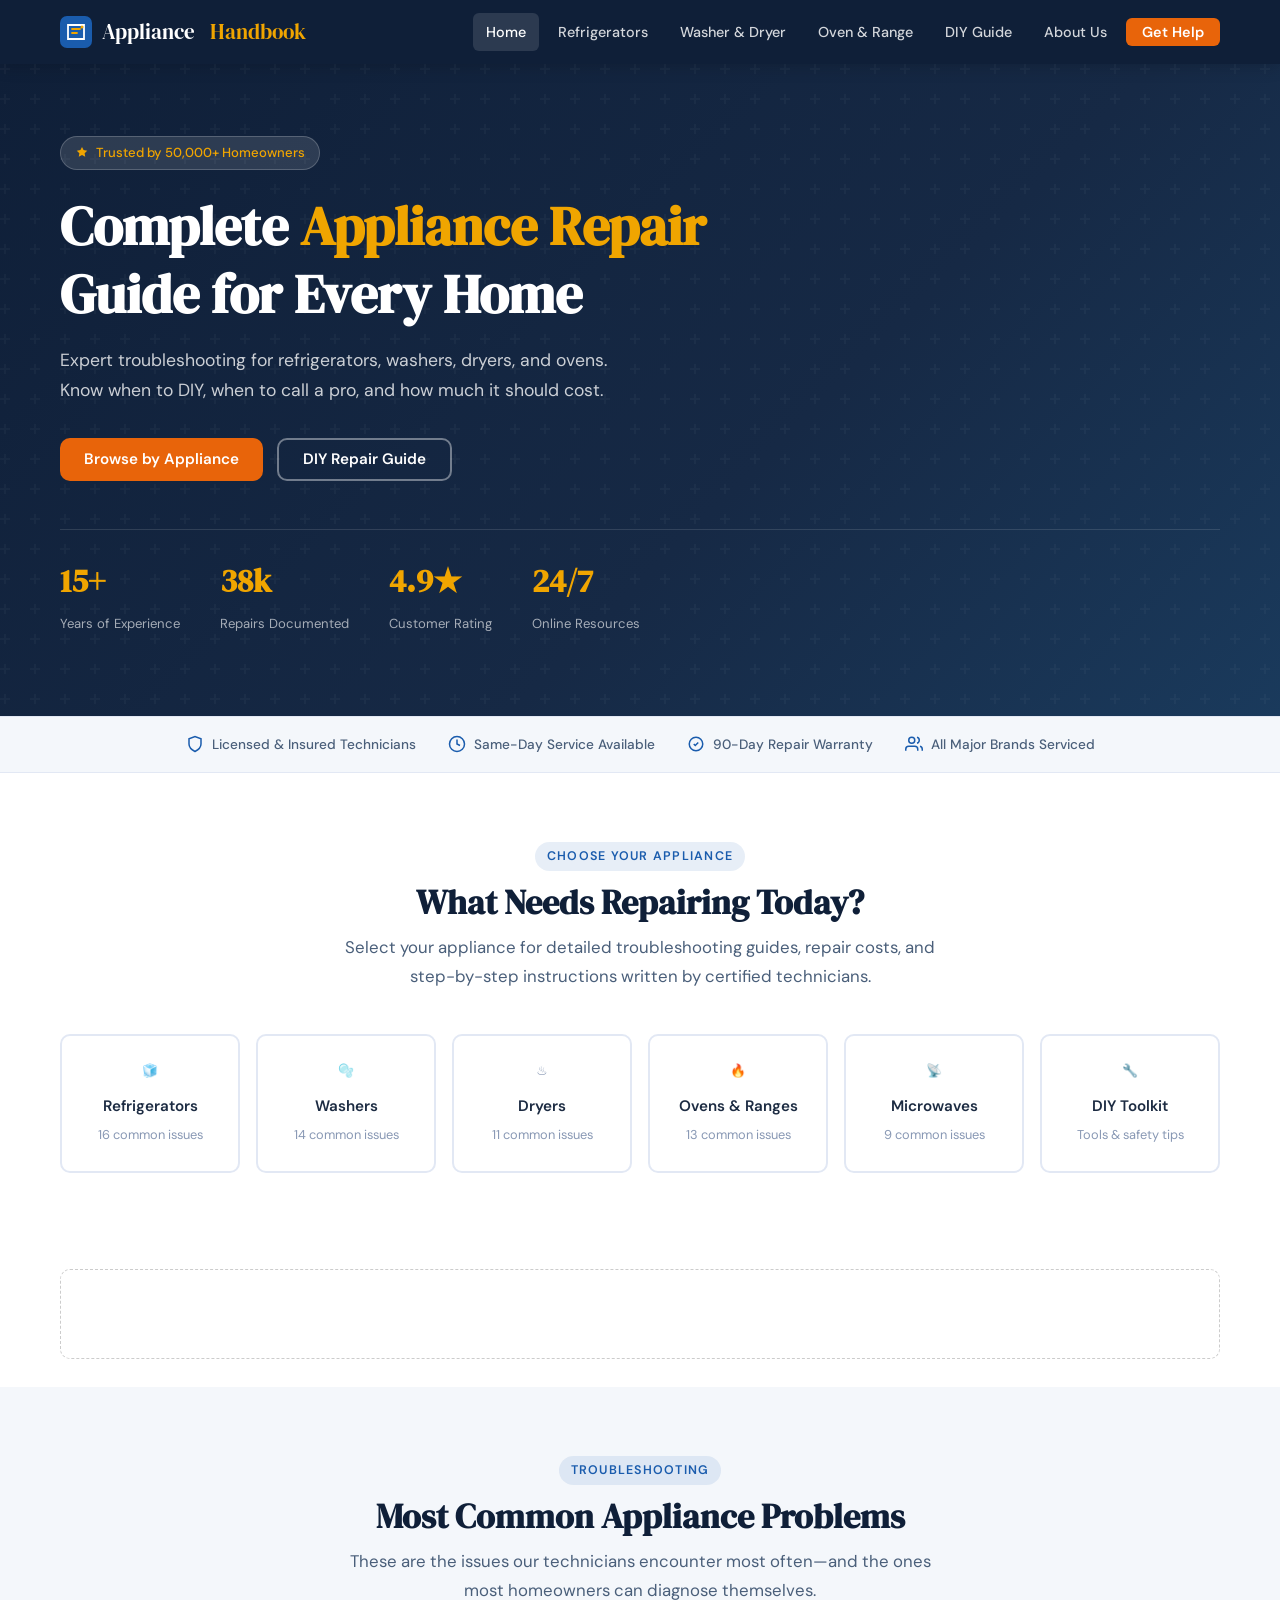
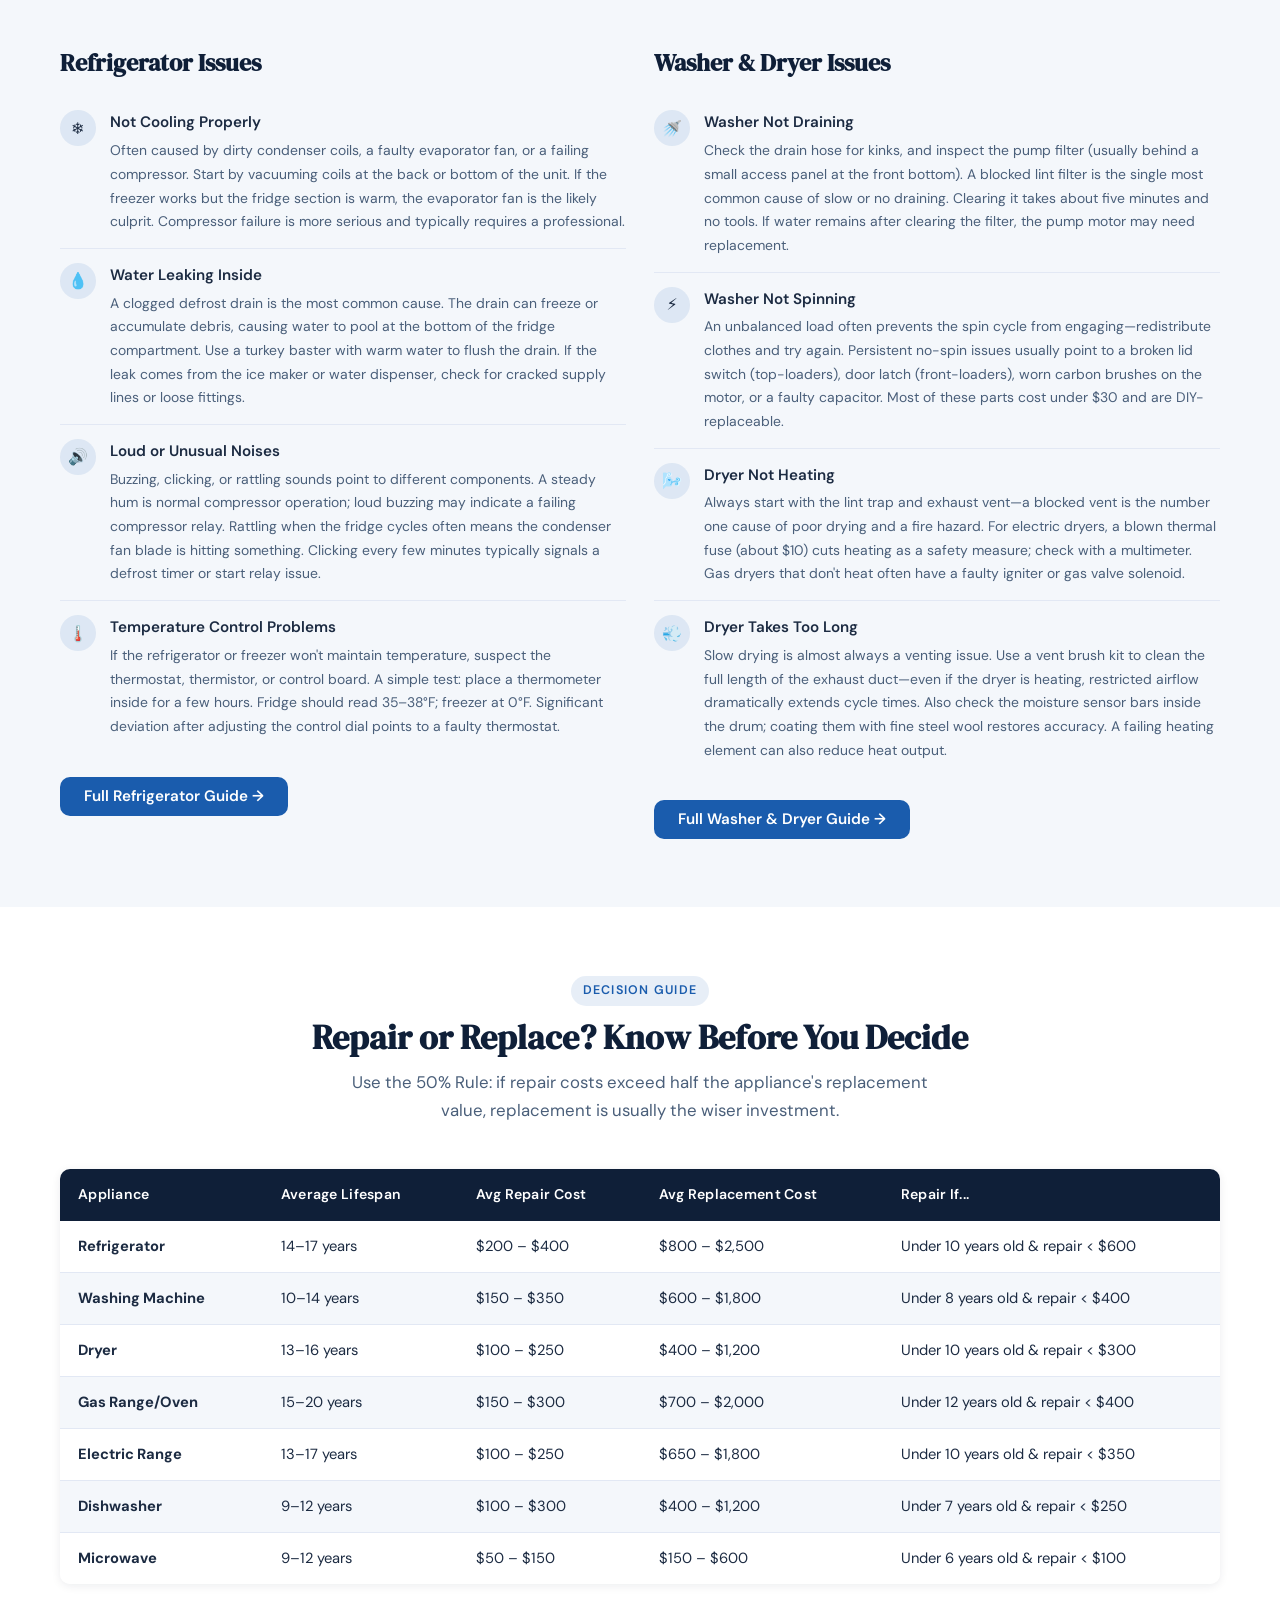
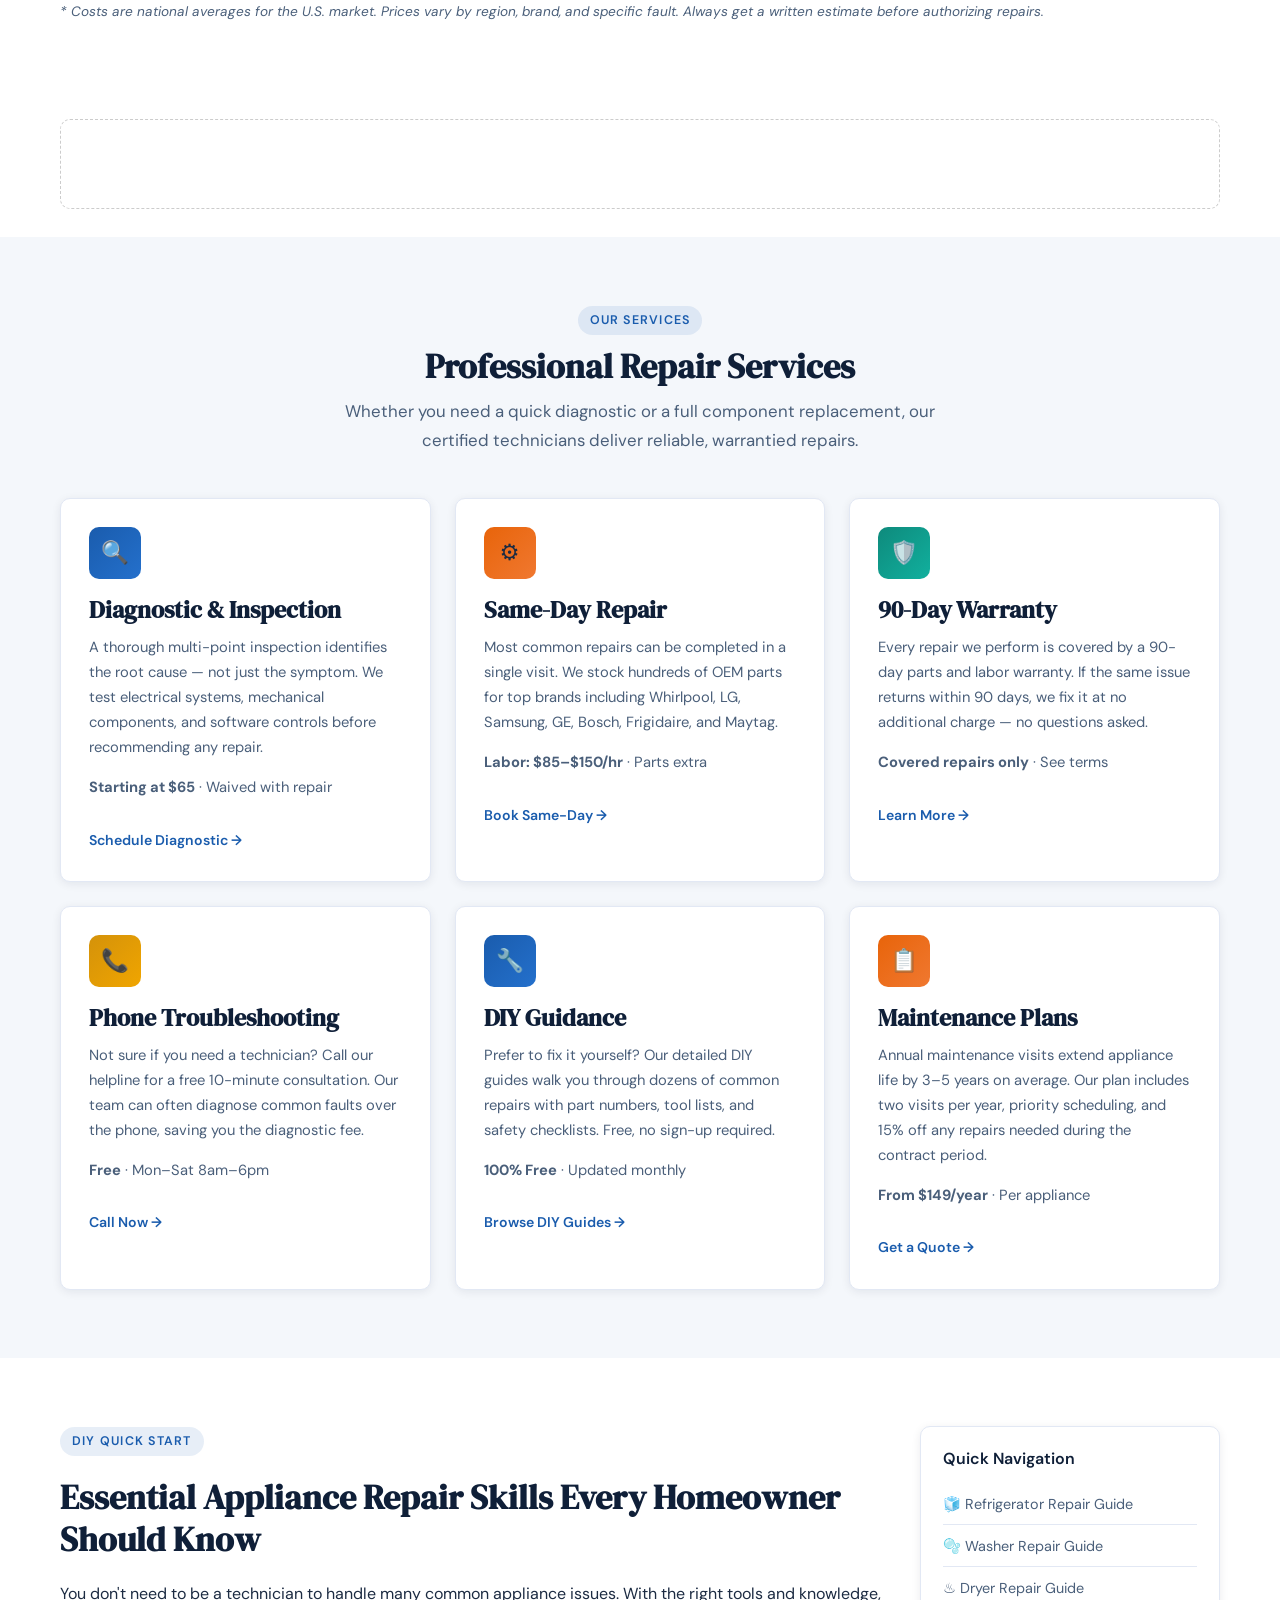
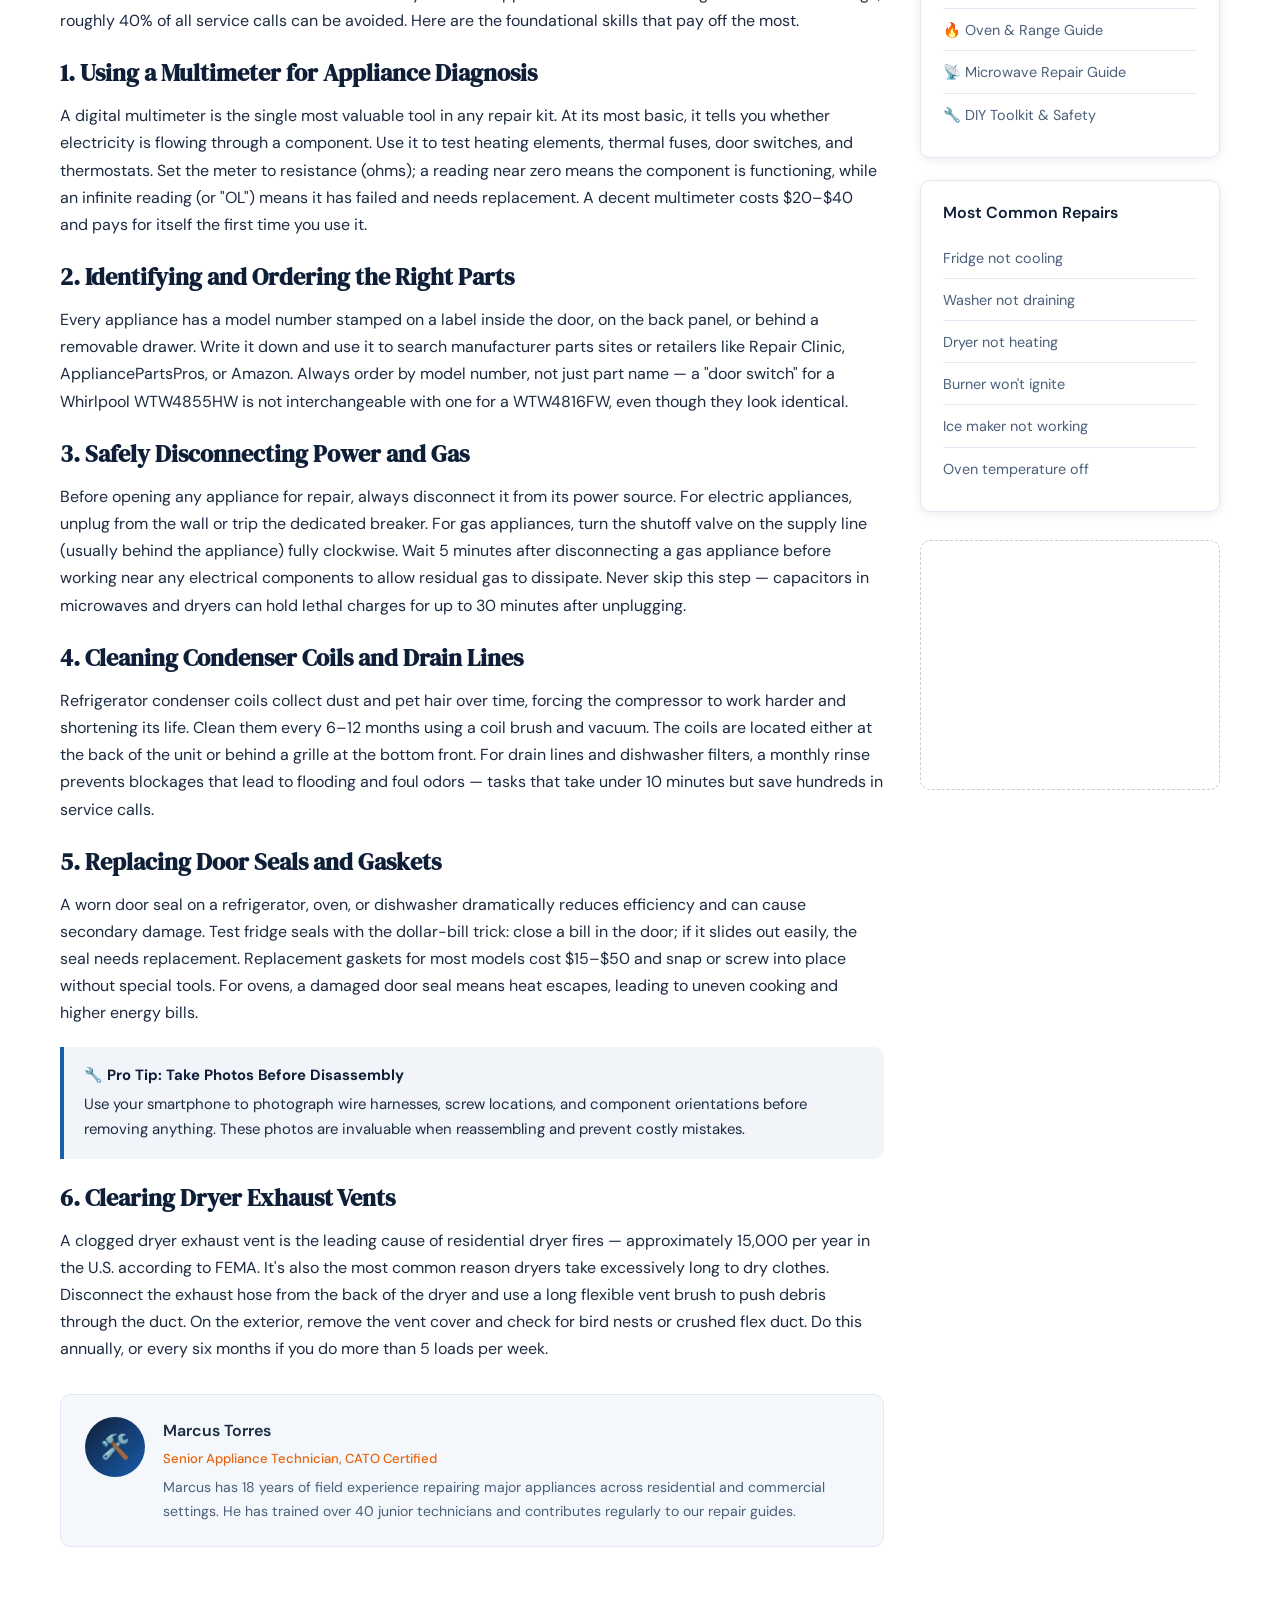
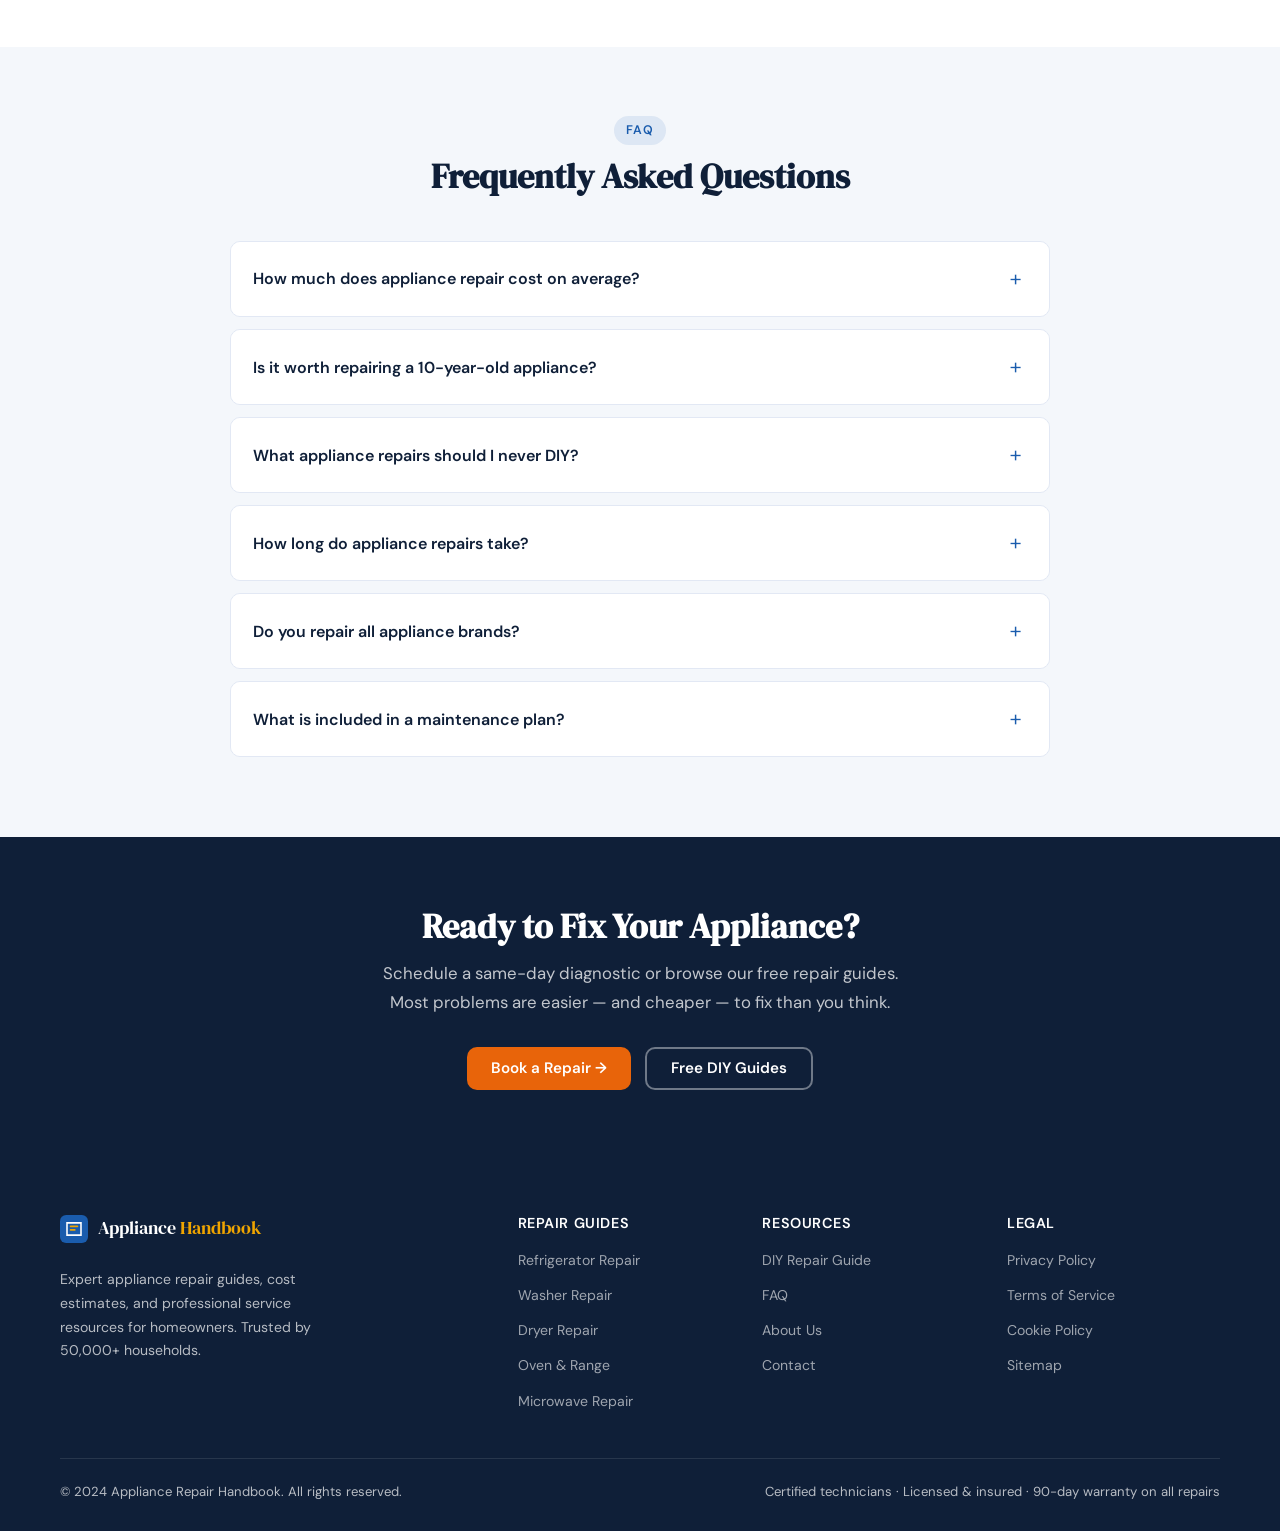
==== index.html @ be1a4318 "Add files via upload" ====
<!DOCTYPE html>
<html lang="en">
<head>
  <meta charset="UTF-8">
  <meta name="viewport" content="width=device-width, initial-scale=1.0">
  <title>Appliance Repair Guide: Fridge, Washer, Dryer, Oven | Appliance Repair Handbook</title>
  <meta name="description" content="Comprehensive appliance repair guide covering refrigerators, washers, dryers, and ovens. Expert DIY tips, cost estimates, and when to call a professional technician.">
  <meta name="keywords" content="appliance repair, washer repair near me, refrigerator repair, dryer repair, oven repair, DIY appliance fix">
  <meta name="robots" content="index, follow">
  <link rel="canonical" href="https://appliancerepairhandbook.com/index.html">
  <link rel="stylesheet" href="css/style.css">
  <!-- Google Analytics placeholder -->
  <!-- GA4: replace UA-XXXXXXXX with your measurement ID -->
  <!-- <script async src="https://www.googletagmanager.com/gtag/js?id=G-XXXXXXXX"></script> -->
  <style>
    .fade-in { opacity:0; transform:translateY(18px); transition:opacity .5s ease, transform .5s ease; }
    .fade-in.visible { opacity:1; transform:none; }
    #back-to-top { position:fixed; bottom:28px; right:24px; z-index:999; background:var(--navy); color:#fff; border:none; border-radius:50%; width:44px; height:44px; cursor:pointer; font-size:1.2rem; display:flex; align-items:center; justify-content:center; opacity:0; pointer-events:none; transition:opacity .3s; box-shadow:var(--shadow); }
    #back-to-top:hover { background:var(--blue); }
  </style>
  <script type="application/ld+json">
  {
    "@context": "https://schema.org",
    "@type": "FAQPage",
    "mainEntity": [
      {
        "@type": "Question",
        "name": "How much does appliance repair cost on average?",
        "acceptedAnswer": {
          "@type": "Answer",
          "text": "Appliance repair costs vary by appliance type and issue severity. Refrigerator repairs average $200–$400, washer repairs $150–$350, dryer repairs $100–$250, and oven/range repairs $150–$300. Labor typically runs $75–$150 per hour."
        }
      },
      {
        "@type": "Question",
        "name": "Is it worth repairing an old appliance?",
        "acceptedAnswer": {
          "@type": "Answer",
          "text": "A general rule is: if the repair cost exceeds 50% of the appliance's current replacement value, consider replacing it. Also factor in the appliance's age—most appliances last 10–15 years, so older units may not justify major repairs."
        }
      },
      {
        "@type": "Question",
        "name": "Can I repair appliances myself?",
        "acceptedAnswer": {
          "@type": "Answer",
          "text": "Many appliance repairs are DIY-friendly, such as replacing door seals, filters, belts, and igniters. However, repairs involving gas lines, refrigerant systems, or high-voltage electrical components should always be handled by a certified technician."
        }
      }
    ]
  }
  </script>
</head>
<body>

<!-- NAVBAR -->
<nav class="navbar" role="navigation" aria-label="Main navigation">
  <div class="navbar__inner">
    <a href="index.html" class="navbar__logo" aria-label="Appliance Repair Handbook Home">
      <svg viewBox="0 0 32 32" fill="none" xmlns="http://www.w3.org/2000/svg" aria-hidden="true">
        <rect width="32" height="32" rx="7" fill="#1a5cad"/>
        <path d="M8 9h16v14H8z" stroke="#fff" stroke-width="1.8" fill="none" rx="2"/>
        <path d="M12 13h8M12 17h5" stroke="#f0a500" stroke-width="1.8" stroke-linecap="round"/>
        <circle cx="22" cy="11" r="1.5" fill="#f0a500"/>
      </svg>
      Appliance<span>&nbsp;Handbook</span>
    </a>
    <button class="nav-toggle" aria-label="Toggle navigation" aria-expanded="false">
      <span></span><span></span><span></span>
    </button>
    <div class="navbar__nav">
      <a href="index.html">Home</a>
      <a href="fridge.html">Refrigerators</a>
      <a href="washer-dryer.html">Washer &amp; Dryer</a>
      <a href="oven.html">Oven &amp; Range</a>
      <a href="diy-guide.html">DIY Guide</a>
      <a href="about.html">About Us</a>
      <a href="about.html#contact" class="btn btn--sm navbar__cta">Get Help</a>
    </div>
  </div>
</nav>

<!-- HERO -->
<header class="hero" role="banner">
  <div class="hero__inner">
    <div class="hero__badge">
      <svg width="14" height="14" viewBox="0 0 16 16" fill="currentColor" aria-hidden="true"><path d="M8 1l1.8 3.6L14 5.3l-3 2.9.7 4.1L8 10.2l-3.7 2.1.7-4.1-3-2.9 4.2-.7z"/></svg>
      Trusted by 50,000+ Homeowners
    </div>
    <h1 class="hero__title">
      Complete <em>Appliance Repair</em><br>Guide for Every Home
    </h1>
    <p class="hero__sub">Expert troubleshooting for refrigerators, washers, dryers, and ovens. Know when to DIY, when to call a pro, and how much it should cost.</p>
    <div class="hero__ctas">
      <a href="#appliances" class="btn btn--primary">Browse by Appliance</a>
      <a href="diy-guide.html" class="btn btn--outline">DIY Repair Guide</a>
    </div>
    <div class="hero__stats">
      <div class="hero__stat"><strong>15+</strong><span>Years of Experience</span></div>
      <div class="hero__stat"><strong>38k</strong><span>Repairs Documented</span></div>
      <div class="hero__stat"><strong>4.9★</strong><span>Customer Rating</span></div>
      <div class="hero__stat"><strong>24/7</strong><span>Online Resources</span></div>
    </div>
  </div>
</header>

<!-- TRUST BAR -->
<div class="trust-bar" role="complementary" aria-label="Trust indicators">
  <div class="trust-bar__inner">
    <div class="trust-item">
      <svg width="18" height="18" viewBox="0 0 24 24" fill="none" stroke="currentColor" stroke-width="2" aria-hidden="true"><path d="M12 22s8-4 8-10V5l-8-3-8 3v7c0 6 8 10 8 10z"/></svg>
      Licensed &amp; Insured Technicians
    </div>
    <div class="trust-item">
      <svg width="18" height="18" viewBox="0 0 24 24" fill="none" stroke="currentColor" stroke-width="2" aria-hidden="true"><circle cx="12" cy="12" r="10"/><path d="M12 6v6l4 2"/></svg>
      Same-Day Service Available
    </div>
    <div class="trust-item">
      <svg width="18" height="18" viewBox="0 0 24 24" fill="none" stroke="currentColor" stroke-width="2" aria-hidden="true"><path d="M9 12l2 2 4-4m6 2a9 9 0 11-18 0 9 9 0 0118 0z"/></svg>
      90-Day Repair Warranty
    </div>
    <div class="trust-item">
      <svg width="18" height="18" viewBox="0 0 24 24" fill="none" stroke="currentColor" stroke-width="2" aria-hidden="true"><path d="M17 21v-2a4 4 0 00-4-4H5a4 4 0 00-4 4v2"/><circle cx="9" cy="7" r="4"/><path d="M23 21v-2a4 4 0 00-3-3.87"/><path d="M16 3.13a4 4 0 010 7.75"/></svg>
      All Major Brands Serviced
    </div>
  </div>
</div>

<!-- APPLIANCE NAVIGATION -->
<section class="section" id="appliances" aria-labelledby="appliances-heading">
  <div class="container">
    <div class="section__header">
      <span class="section__eyebrow">Choose Your Appliance</span>
      <h2 id="appliances-heading">What Needs Repairing Today?</h2>
      <p>Select your appliance for detailed troubleshooting guides, repair costs, and step-by-step instructions written by certified technicians.</p>
    </div>
    <nav class="appliance-nav" aria-label="Appliance categories">
      <a href="fridge.html" class="app-card">
        <span class="app-card__icon" role="img" aria-label="Refrigerator">🧊</span>
        <strong>Refrigerators</strong>
        <span>16 common issues</span>
      </a>
      <a href="washer-dryer.html" class="app-card">
        <span class="app-card__icon" role="img" aria-label="Washing machine">🫧</span>
        <strong>Washers</strong>
        <span>14 common issues</span>
      </a>
      <a href="washer-dryer.html#dryer" class="app-card">
        <span class="app-card__icon" role="img" aria-label="Dryer">♨️</span>
        <strong>Dryers</strong>
        <span>11 common issues</span>
      </a>
      <a href="oven.html" class="app-card">
        <span class="app-card__icon" role="img" aria-label="Oven">🔥</span>
        <strong>Ovens &amp; Ranges</strong>
        <span>13 common issues</span>
      </a>
      <a href="oven.html#microwave" class="app-card">
        <span class="app-card__icon" role="img" aria-label="Microwave">📡</span>
        <strong>Microwaves</strong>
        <span>9 common issues</span>
      </a>
      <a href="diy-guide.html" class="app-card">
        <span class="app-card__icon" role="img" aria-label="Tools">🔧</span>
        <strong>DIY Toolkit</strong>
        <span>Tools &amp; safety tips</span>
      </a>
    </nav>
  </div>
</section>

<!-- AD SLOT 1 — after appliance nav / "Common Problems" section -->
<div class="container">
  <div id="ad-slot-1" class="ad-container" data-type="rsoc" role="complementary" aria-label="Advertisement"></div>
</div>

<!-- COMMON PROBLEMS -->
<section class="section section--alt" aria-labelledby="problems-heading">
  <div class="container">
    <div class="section__header">
      <span class="section__eyebrow">Troubleshooting</span>
      <h2 id="problems-heading">Most Common Appliance Problems</h2>
      <p>These are the issues our technicians encounter most often—and the ones most homeowners can diagnose themselves.</p>
    </div>
    <div class="grid-2">
      <div>
        <h3 style="margin-bottom:18px;">Refrigerator Issues</h3>
        <ul class="problem-list" aria-label="Common refrigerator problems">
          <li>
            <div class="problem-list__icon" aria-hidden="true">❄️</div>
            <div class="problem-list__text">
              <strong>Not Cooling Properly</strong>
              <p>Often caused by dirty condenser coils, a faulty evaporator fan, or a failing compressor. Start by vacuuming coils at the back or bottom of the unit. If the freezer works but the fridge section is warm, the evaporator fan is the likely culprit. Compressor failure is more serious and typically requires a professional.</p>
            </div>
          </li>
          <li>
            <div class="problem-list__icon" aria-hidden="true">💧</div>
            <div class="problem-list__text">
              <strong>Water Leaking Inside</strong>
              <p>A clogged defrost drain is the most common cause. The drain can freeze or accumulate debris, causing water to pool at the bottom of the fridge compartment. Use a turkey baster with warm water to flush the drain. If the leak comes from the ice maker or water dispenser, check for cracked supply lines or loose fittings.</p>
            </div>
          </li>
          <li>
            <div class="problem-list__icon" aria-hidden="true">🔊</div>
            <div class="problem-list__text">
              <strong>Loud or Unusual Noises</strong>
              <p>Buzzing, clicking, or rattling sounds point to different components. A steady hum is normal compressor operation; loud buzzing may indicate a failing compressor relay. Rattling when the fridge cycles often means the condenser fan blade is hitting something. Clicking every few minutes typically signals a defrost timer or start relay issue.</p>
            </div>
          </li>
          <li>
            <div class="problem-list__icon" aria-hidden="true">🌡️</div>
            <div class="problem-list__text">
              <strong>Temperature Control Problems</strong>
              <p>If the refrigerator or freezer won't maintain temperature, suspect the thermostat, thermistor, or control board. A simple test: place a thermometer inside for a few hours. Fridge should read 35–38°F; freezer at 0°F. Significant deviation after adjusting the control dial points to a faulty thermostat.</p>
            </div>
          </li>
        </ul>
        <a href="fridge.html" class="btn btn--blue mt-3">Full Refrigerator Guide →</a>
      </div>
      <div>
        <h3 style="margin-bottom:18px;">Washer &amp; Dryer Issues</h3>
        <ul class="problem-list" aria-label="Common washer and dryer problems">
          <li>
            <div class="problem-list__icon" aria-hidden="true">🚿</div>
            <div class="problem-list__text">
              <strong>Washer Not Draining</strong>
              <p>Check the drain hose for kinks, and inspect the pump filter (usually behind a small access panel at the front bottom). A blocked lint filter is the single most common cause of slow or no draining. Clearing it takes about five minutes and no tools. If water remains after clearing the filter, the pump motor may need replacement.</p>
            </div>
          </li>
          <li>
            <div class="problem-list__icon" aria-hidden="true">⚡</div>
            <div class="problem-list__text">
              <strong>Washer Not Spinning</strong>
              <p>An unbalanced load often prevents the spin cycle from engaging—redistribute clothes and try again. Persistent no-spin issues usually point to a broken lid switch (top-loaders), door latch (front-loaders), worn carbon brushes on the motor, or a faulty capacitor. Most of these parts cost under $30 and are DIY-replaceable.</p>
            </div>
          </li>
          <li>
            <div class="problem-list__icon" aria-hidden="true">🌬️</div>
            <div class="problem-list__text">
              <strong>Dryer Not Heating</strong>
              <p>Always start with the lint trap and exhaust vent—a blocked vent is the number one cause of poor drying and a fire hazard. For electric dryers, a blown thermal fuse (about $10) cuts heating as a safety measure; check with a multimeter. Gas dryers that don't heat often have a faulty igniter or gas valve solenoid.</p>
            </div>
          </li>
          <li>
            <div class="problem-list__icon" aria-hidden="true">💨</div>
            <div class="problem-list__text">
              <strong>Dryer Takes Too Long</strong>
              <p>Slow drying is almost always a venting issue. Use a vent brush kit to clean the full length of the exhaust duct—even if the dryer is heating, restricted airflow dramatically extends cycle times. Also check the moisture sensor bars inside the drum; coating them with fine steel wool restores accuracy. A failing heating element can also reduce heat output.</p>
            </div>
          </li>
        </ul>
        <a href="washer-dryer.html" class="btn btn--blue mt-3">Full Washer &amp; Dryer Guide →</a>
      </div>
    </div>
  </div>
</section>

<!-- REPAIR vs REPLACE -->
<section class="section" aria-labelledby="repair-replace-heading">
  <div class="container">
    <div class="section__header">
      <span class="section__eyebrow">Decision Guide</span>
      <h2 id="repair-replace-heading">Repair or Replace? Know Before You Decide</h2>
      <p>Use the 50% Rule: if repair costs exceed half the appliance's replacement value, replacement is usually the wiser investment.</p>
    </div>
    <div class="table-wrap" role="region" aria-label="Repair vs Replace comparison table" tabindex="0">
      <table>
        <thead>
          <tr>
            <th scope="col">Appliance</th>
            <th scope="col">Average Lifespan</th>
            <th scope="col">Avg Repair Cost</th>
            <th scope="col">Avg Replacement Cost</th>
            <th scope="col">Repair If...</th>
          </tr>
        </thead>
        <tbody>
          <tr>
            <td><strong>Refrigerator</strong></td>
            <td>14–17 years</td>
            <td>$200 – $400</td>
            <td>$800 – $2,500</td>
            <td>Under 10 years old &amp; repair &lt; $600</td>
          </tr>
          <tr>
            <td><strong>Washing Machine</strong></td>
            <td>10–14 years</td>
            <td>$150 – $350</td>
            <td>$600 – $1,800</td>
            <td>Under 8 years old &amp; repair &lt; $400</td>
          </tr>
          <tr>
            <td><strong>Dryer</strong></td>
            <td>13–16 years</td>
            <td>$100 – $250</td>
            <td>$400 – $1,200</td>
            <td>Under 10 years old &amp; repair &lt; $300</td>
          </tr>
          <tr>
            <td><strong>Gas Range/Oven</strong></td>
            <td>15–20 years</td>
            <td>$150 – $300</td>
            <td>$700 – $2,000</td>
            <td>Under 12 years old &amp; repair &lt; $400</td>
          </tr>
          <tr>
            <td><strong>Electric Range</strong></td>
            <td>13–17 years</td>
            <td>$100 – $250</td>
            <td>$650 – $1,800</td>
            <td>Under 10 years old &amp; repair &lt; $350</td>
          </tr>
          <tr>
            <td><strong>Dishwasher</strong></td>
            <td>9–12 years</td>
            <td>$100 – $300</td>
            <td>$400 – $1,200</td>
            <td>Under 7 years old &amp; repair &lt; $250</td>
          </tr>
          <tr>
            <td><strong>Microwave</strong></td>
            <td>9–12 years</td>
            <td>$50 – $150</td>
            <td>$150 – $600</td>
            <td>Under 6 years old &amp; repair &lt; $100</td>
          </tr>
        </tbody>
      </table>
    </div>
    <p class="text-muted mt-2" style="font-size:.85rem;"><em>* Costs are national averages for the U.S. market. Prices vary by region, brand, and specific fault. Always get a written estimate before authorizing repairs.</em></p>
  </div>
</section>

<!-- AD SLOT 2 — before service table / CTA section -->
<div class="container">
  <div id="ad-slot-2" class="ad-container" role="complementary" aria-label="Advertisement"></div>
</div>

<!-- HOW WE HELP / SERVICE OVERVIEW -->
<section class="section section--alt" aria-labelledby="services-heading">
  <div class="container">
    <div class="section__header">
      <span class="section__eyebrow">Our Services</span>
      <h2 id="services-heading">Professional Repair Services</h2>
      <p>Whether you need a quick diagnostic or a full component replacement, our certified technicians deliver reliable, warrantied repairs.</p>
    </div>
    <div class="grid-3">
      <div class="card">
        <div class="card__icon" aria-hidden="true">🔍</div>
        <h3>Diagnostic &amp; Inspection</h3>
        <p>A thorough multi-point inspection identifies the root cause — not just the symptom. We test electrical systems, mechanical components, and software controls before recommending any repair.</p>
        <p><strong>Starting at $65</strong> · Waived with repair</p>
        <a href="about.html#contact" class="card-link">Schedule Diagnostic →</a>
      </div>
      <div class="card">
        <div class="card__icon card__icon--orange" aria-hidden="true">⚙️</div>
        <h3>Same-Day Repair</h3>
        <p>Most common repairs can be completed in a single visit. We stock hundreds of OEM parts for top brands including Whirlpool, LG, Samsung, GE, Bosch, Frigidaire, and Maytag.</p>
        <p><strong>Labor: $85–$150/hr</strong> · Parts extra</p>
        <a href="about.html#contact" class="card-link">Book Same-Day →</a>
      </div>
      <div class="card">
        <div class="card__icon card__icon--teal" aria-hidden="true">🛡️</div>
        <h3>90-Day Warranty</h3>
        <p>Every repair we perform is covered by a 90-day parts and labor warranty. If the same issue returns within 90 days, we fix it at no additional charge — no questions asked.</p>
        <p><strong>Covered repairs only</strong> · See terms</p>
        <a href="about.html" class="card-link">Learn More →</a>
      </div>
      <div class="card">
        <div class="card__icon card__icon--gold" aria-hidden="true">📞</div>
        <h3>Phone Troubleshooting</h3>
        <p>Not sure if you need a technician? Call our helpline for a free 10-minute consultation. Our team can often diagnose common faults over the phone, saving you the diagnostic fee.</p>
        <p><strong>Free</strong> · Mon–Sat 8am–6pm</p>
        <a href="about.html#contact" class="card-link">Call Now →</a>
      </div>
      <div class="card">
        <div class="card__icon" aria-hidden="true">🔧</div>
        <h3>DIY Guidance</h3>
        <p>Prefer to fix it yourself? Our detailed DIY guides walk you through dozens of common repairs with part numbers, tool lists, and safety checklists. Free, no sign-up required.</p>
        <p><strong>100% Free</strong> · Updated monthly</p>
        <a href="diy-guide.html" class="card-link">Browse DIY Guides →</a>
      </div>
      <div class="card">
        <div class="card__icon card__icon--orange" aria-hidden="true">📋</div>
        <h3>Maintenance Plans</h3>
        <p>Annual maintenance visits extend appliance life by 3–5 years on average. Our plan includes two visits per year, priority scheduling, and 15% off any repairs needed during the contract period.</p>
        <p><strong>From $149/year</strong> · Per appliance</p>
        <a href="about.html#contact" class="card-link">Get a Quote →</a>
      </div>
    </div>
  </div>
</section>

<!-- DIY QUICK-START -->
<section class="section" aria-labelledby="diy-heading">
  <div class="content-sidebar container">
    <main>
      <span class="section__eyebrow">DIY Quick Start</span>
      <h2 id="diy-heading" style="margin:10px 0 20px;">Essential Appliance Repair Skills Every Homeowner Should Know</h2>
      <p>You don't need to be a technician to handle many common appliance issues. With the right tools and knowledge, roughly 40% of all service calls can be avoided. Here are the foundational skills that pay off the most.</p>

      <h3 style="margin:24px 0 14px;">1. Using a Multimeter for Appliance Diagnosis</h3>
      <p>A digital multimeter is the single most valuable tool in any repair kit. At its most basic, it tells you whether electricity is flowing through a component. Use it to test heating elements, thermal fuses, door switches, and thermostats. Set the meter to resistance (ohms); a reading near zero means the component is functioning, while an infinite reading (or "OL") means it has failed and needs replacement. A decent multimeter costs $20–$40 and pays for itself the first time you use it.</p>

      <h3 style="margin:24px 0 14px;">2. Identifying and Ordering the Right Parts</h3>
      <p>Every appliance has a model number stamped on a label inside the door, on the back panel, or behind a removable drawer. Write it down and use it to search manufacturer parts sites or retailers like Repair Clinic, AppliancePartsPros, or Amazon. Always order by model number, not just part name — a "door switch" for a Whirlpool WTW4855HW is not interchangeable with one for a WTW4816FW, even though they look identical.</p>

      <h3 style="margin:24px 0 14px;">3. Safely Disconnecting Power and Gas</h3>
      <p>Before opening any appliance for repair, always disconnect it from its power source. For electric appliances, unplug from the wall or trip the dedicated breaker. For gas appliances, turn the shutoff valve on the supply line (usually behind the appliance) fully clockwise. Wait 5 minutes after disconnecting a gas appliance before working near any electrical components to allow residual gas to dissipate. Never skip this step — capacitors in microwaves and dryers can hold lethal charges for up to 30 minutes after unplugging.</p>

      <h3 style="margin:24px 0 14px;">4. Cleaning Condenser Coils and Drain Lines</h3>
      <p>Refrigerator condenser coils collect dust and pet hair over time, forcing the compressor to work harder and shortening its life. Clean them every 6–12 months using a coil brush and vacuum. The coils are located either at the back of the unit or behind a grille at the bottom front. For drain lines and dishwasher filters, a monthly rinse prevents blockages that lead to flooding and foul odors — tasks that take under 10 minutes but save hundreds in service calls.</p>

      <h3 style="margin:24px 0 14px;">5. Replacing Door Seals and Gaskets</h3>
      <p>A worn door seal on a refrigerator, oven, or dishwasher dramatically reduces efficiency and can cause secondary damage. Test fridge seals with the dollar-bill trick: close a bill in the door; if it slides out easily, the seal needs replacement. Replacement gaskets for most models cost $15–$50 and snap or screw into place without special tools. For ovens, a damaged door seal means heat escapes, leading to uneven cooking and higher energy bills.</p>

      <div class="tip-box">
        <strong>🔧 Pro Tip: Take Photos Before Disassembly</strong>
        Use your smartphone to photograph wire harnesses, screw locations, and component orientations before removing anything. These photos are invaluable when reassembling and prevent costly mistakes.
      </div>

      <h3 style="margin:24px 0 14px;">6. Clearing Dryer Exhaust Vents</h3>
      <p>A clogged dryer exhaust vent is the leading cause of residential dryer fires — approximately 15,000 per year in the U.S. according to FEMA. It's also the most common reason dryers take excessively long to dry clothes. Disconnect the exhaust hose from the back of the dryer and use a long flexible vent brush to push debris through the duct. On the exterior, remove the vent cover and check for bird nests or crushed flex duct. Do this annually, or every six months if you do more than 5 loads per week.</p>

      <div class="author-box" aria-label="Article author">
        <div class="author-avatar" role="img" aria-label="Marcus Torres">🛠️</div>
        <div class="author-info">
          <strong>Marcus Torres</strong>
          <span>Senior Appliance Technician, CATO Certified</span>
          <p>Marcus has 18 years of field experience repairing major appliances across residential and commercial settings. He has trained over 40 junior technicians and contributes regularly to our repair guides.</p>
        </div>
      </div>
    </main>
    <aside aria-label="Sidebar navigation and advertisement">
      <div class="sidebar-widget">
        <h4>Quick Navigation</h4>
        <ul class="sidebar-links">
          <li><a href="fridge.html">🧊 Refrigerator Repair Guide</a></li>
          <li><a href="washer-dryer.html">🫧 Washer Repair Guide</a></li>
          <li><a href="washer-dryer.html#dryer">♨️ Dryer Repair Guide</a></li>
          <li><a href="oven.html">🔥 Oven &amp; Range Guide</a></li>
          <li><a href="oven.html#microwave">📡 Microwave Repair Guide</a></li>
          <li><a href="diy-guide.html">🔧 DIY Toolkit &amp; Safety</a></li>
        </ul>
      </div>
      <div class="sidebar-widget">
        <h4>Most Common Repairs</h4>
        <ul class="sidebar-links">
          <li><a href="fridge.html#not-cooling">Fridge not cooling</a></li>
          <li><a href="washer-dryer.html#not-draining">Washer not draining</a></li>
          <li><a href="washer-dryer.html#dryer-heat">Dryer not heating</a></li>
          <li><a href="oven.html#burner">Burner won't ignite</a></li>
          <li><a href="fridge.html#ice-maker">Ice maker not working</a></li>
          <li><a href="oven.html#temp">Oven temperature off</a></li>
        </ul>
      </div>
      <!-- AD SLOT 3 — sidebar, after DIY section -->
      <div id="ad-slot-3" class="ad-container sidebar" role="complementary" aria-label="Advertisement"></div>
    </aside>
  </div>
</section>

<!-- FAQ -->
<section class="section section--alt" aria-labelledby="faq-heading">
  <div class="container--narrow">
    <div class="section__header">
      <span class="section__eyebrow">FAQ</span>
      <h2 id="faq-heading">Frequently Asked Questions</h2>
    </div>
    <div role="list">
      <details class="faq-item" role="listitem">
        <summary>How much does appliance repair cost on average?</summary>
        <div class="faq-body">
          <p>Repair costs vary widely depending on the appliance and the fault. Refrigerator repairs average $200–$400, washing machine repairs run $150–$350, dryer repairs cost $100–$250, and oven or range repairs typically fall in the $150–$300 range. Labor rates vary by region and typically run $75–$150 per hour. Always request a written estimate before work begins — most reputable services offer free or low-cost diagnostic visits with repair.</p>
        </div>
      </details>
      <details class="faq-item" role="listitem">
        <summary>Is it worth repairing a 10-year-old appliance?</summary>
        <div class="faq-body">
          <p>The 50% Rule is a good starting point: if the cost to repair an appliance exceeds 50% of what it would cost to replace it new, replacement often makes more financial sense. However, age matters too — a 10-year-old refrigerator is past the midpoint of its expected lifespan, so a major repair like a compressor replacement may not make economic sense even if the repair cost is under 50%. For a 10-year-old appliance, we'd recommend repair only for minor issues under $200.</p>
        </div>
      </details>
      <details class="faq-item" role="listitem">
        <summary>What appliance repairs should I never DIY?</summary>
        <div class="faq-body">
          <p>Some repairs are genuinely dangerous without proper training and tools. Never attempt: refrigerant (Freon) work — this requires an EPA 608 certification; gas line connections or valve replacements; microwave magnetron or capacitor replacement (these hold lethal charges); any repair where you cannot completely isolate the appliance from its power source. For all other repairs, consult our DIY guides and proceed only if you're comfortable with the steps involved.</p>
        </div>
      </details>
      <details class="faq-item" role="listitem">
        <summary>How long do appliance repairs take?</summary>
        <div class="faq-body">
          <p>Simple repairs like replacing a thermal fuse, lid switch, or door gasket can be completed in 30–60 minutes. More complex repairs involving control boards, pumps, or compressors may take 2–3 hours, or require a return visit if parts need to be ordered. When booking a service call, we'll provide an estimated timeframe after the initial diagnostic. Most repairs are completed in a single visit, assuming parts are available.</p>
        </div>
      </details>
      <details class="faq-item" role="listitem">
        <summary>Do you repair all appliance brands?</summary>
        <div class="faq-body">
          <p>Our technicians are trained to service all major brands including Whirlpool, Maytag, KitchenAid, GE, GE Profile, Frigidaire, Samsung, LG, Bosch, Electrolux, Miele, Sub-Zero, Thermador, and Wolf. For specialty or commercial brands, please call to confirm availability in your area. We carry OEM parts for over 200 appliance models and can order parts for most others within 1–2 business days.</p>
        </div>
      </details>
      <details class="faq-item" role="listitem">
        <summary>What is included in a maintenance plan?</summary>
        <div class="faq-body">
          <p>Our annual maintenance plan includes two scheduled service visits per year, a comprehensive multi-point inspection, cleaning of accessible components (coils, filters, vents), lubrication of moving parts, and a written condition report. Plan holders also receive priority scheduling (next-day availability), 15% off any repair labor, and a 120-day repair warranty instead of our standard 90 days. Plans start at $149 per appliance per year.</p>
        </div>
      </details>
    </div>
  </div>
</section>

<!-- CTA STRIP -->
<section class="section section--dark" aria-labelledby="cta-heading">
  <div class="container text-center">
    <h2 id="cta-heading">Ready to Fix Your Appliance?</h2>
    <p style="color:rgba(255,255,255,.75); font-size:1.05rem; max-width:540px; margin:12px auto 30px;">Schedule a same-day diagnostic or browse our free repair guides. Most problems are easier — and cheaper — to fix than you think.</p>
    <div style="display:flex; gap:14px; justify-content:center; flex-wrap:wrap;">
      <a href="about.html#contact" class="btn btn--primary">Book a Repair →</a>
      <a href="diy-guide.html" class="btn btn--outline">Free DIY Guides</a>
    </div>
  </div>
</section>

<!-- FOOTER -->
<footer class="footer" role="contentinfo">
  <div class="container">
    <div class="footer__grid">
      <div class="footer__brand">
        <a href="index.html" class="navbar__logo" style="margin-bottom:12px; display:inline-flex;">
          <svg viewBox="0 0 32 32" fill="none" xmlns="http://www.w3.org/2000/svg" aria-hidden="true" style="width:28px;height:28px;">
            <rect width="32" height="32" rx="7" fill="#1a5cad"/>
            <path d="M8 9h16v14H8z" stroke="#fff" stroke-width="1.8" fill="none"/>
            <path d="M12 13h8M12 17h5" stroke="#f0a500" stroke-width="1.8" stroke-linecap="round"/>
          </svg>
          <span style="font-family:var(--font-serif);color:#fff;font-size:1.1rem;">Appliance<span style="color:var(--gold);">&nbsp;Handbook</span></span>
        </a>
        <p>Expert appliance repair guides, cost estimates, and professional service resources for homeowners. Trusted by 50,000+ households.</p>
      </div>
      <div>
        <h5>Repair Guides</h5>
        <ul class="footer-links">
          <li><a href="fridge.html">Refrigerator Repair</a></li>
          <li><a href="washer-dryer.html">Washer Repair</a></li>
          <li><a href="washer-dryer.html#dryer">Dryer Repair</a></li>
          <li><a href="oven.html">Oven &amp; Range</a></li>
          <li><a href="oven.html#microwave">Microwave Repair</a></li>
        </ul>
      </div>
      <div>
        <h5>Resources</h5>
        <ul class="footer-links">
          <li><a href="diy-guide.html">DIY Repair Guide</a></li>
          <li><a href="index.html#faq">FAQ</a></li>
          <li><a href="about.html">About Us</a></li>
          <li><a href="about.html#contact">Contact</a></li>
        </ul>
      </div>
      <div>
        <h5>Legal</h5>
        <ul class="footer-links">
          <li><a href="privacy.html">Privacy Policy</a></li>
          <li><a href="privacy.html#terms">Terms of Service</a></li>
          <li><a href="privacy.html#cookies">Cookie Policy</a></li>
          <li><a href="sitemap.xml">Sitemap</a></li>
        </ul>
      </div>
    </div>
    <div class="footer__bottom">
      <span>© 2024 Appliance Repair Handbook. All rights reserved.</span>
      <span>Certified technicians · Licensed &amp; insured · 90-day warranty on all repairs</span>
    </div>
  </div>
</footer>

<button id="back-to-top" aria-label="Back to top">↑</button>
<script src="js/main.js"></script>
</body>
</html>
---- css/style.css ----
/* =============================================
   Appliance Repair Handbook — Main Stylesheet
   ============================================= */

@import url('https://fonts.googleapis.com/css2?family=DM+Serif+Display:ital@0;1&family=DM+Sans:ital,opsz,wght@0,9..40,300;0,9..40,400;0,9..40,500;0,9..40,600;1,9..40,300&display=swap');

/* ── Variables ── */
:root {
  --navy:    #0f1f38;
  --navy2:   #162945;
  --blue:    #1a5cad;
  --blue2:   #2470cc;
  --accent:  #e8640a;
  --gold:    #f0a500;
  --light:   #f4f7fb;
  --white:   #ffffff;
  --gray1:   #e2e8f4;
  --gray2:   #8898b4;
  --gray3:   #4a5f7a;
  --text:    #1c2b42;
  --shadow:  0 4px 24px rgba(15,31,56,.12);
  --shadow2: 0 2px 10px rgba(15,31,56,.08);
  --radius:  10px;
  --radius2: 6px;
  --trans:   .22s cubic-bezier(.4,0,.2,1);
  --max-w:   1200px;
  --font-serif: 'DM Serif Display', Georgia, serif;
  --font-sans:  'DM Sans', system-ui, sans-serif;
}

/* ── Reset ── */
*, *::before, *::after { box-sizing: border-box; margin: 0; padding: 0; }
html { scroll-behavior: smooth; font-size: 16px; }
body {
  font-family: var(--font-sans);
  color: var(--text);
  background: var(--white);
  line-height: 1.7;
  -webkit-font-smoothing: antialiased;
}
img { max-width: 100%; display: block; }
a { color: var(--blue); text-decoration: none; transition: color var(--trans); }
a:hover { color: var(--accent); }
ul, ol { padding-left: 1.4em; }

/* ── Typography ── */
h1,h2,h3,h4,h5 {
  font-family: var(--font-serif);
  color: var(--navy);
  line-height: 1.25;
}
h1 { font-size: clamp(2rem,4vw,3rem); }
h2 { font-size: clamp(1.5rem,3vw,2.1rem); }
h3 { font-size: clamp(1.15rem,2vw,1.5rem); }
h4 { font-size: 1.1rem; font-family: var(--font-sans); font-weight: 600; }
p  { margin-bottom: 1em; }
p:last-child { margin-bottom: 0; }

/* ── Layout ── */
.container { max-width: var(--max-w); margin: 0 auto; padding: 0 20px; }
.container--narrow { max-width: 860px; margin: 0 auto; padding: 0 20px; }
.grid-2 { display: grid; grid-template-columns: 1fr 1fr; gap: 28px; }
.grid-3 { display: grid; grid-template-columns: repeat(3,1fr); gap: 24px; }
.grid-4 { display: grid; grid-template-columns: repeat(4,1fr); gap: 20px; }

/* ── Navbar ── */
.navbar {
  position: sticky; top: 0; z-index: 100;
  background: var(--navy);
  box-shadow: 0 2px 16px rgba(0,0,0,.18);
}
.navbar__inner {
  max-width: var(--max-w); margin: 0 auto;
  padding: 0 20px;
  display: flex; align-items: center; justify-content: space-between;
  height: 64px;
}
.navbar__logo {
  display: flex; align-items: center; gap: 10px;
  font-family: var(--font-serif);
  font-size: 1.3rem;
  color: var(--white);
}
.navbar__logo span { color: var(--gold); }
.navbar__logo svg { width:32px; height:32px; }
.navbar__nav { display: flex; align-items: center; gap: 6px; }
.navbar__nav a {
  color: rgba(255,255,255,.82);
  font-size: .9rem;
  font-weight: 500;
  padding: 7px 13px;
  border-radius: var(--radius2);
  transition: background var(--trans), color var(--trans);
}
.navbar__nav a:hover,
.navbar__nav a.active { background: rgba(255,255,255,.12); color: #fff; }
.navbar__cta {
  background: var(--accent) !important;
  color: #fff !important;
  font-weight: 600 !important;
  padding: 7px 16px !important;
}
.navbar__cta:hover { background: #d4560a !important; }
.nav-toggle { display:none; background:none; border:none; cursor:pointer; padding:6px; }
.nav-toggle span {
  display: block; width: 24px; height: 2px;
  background: #fff; margin: 5px 0;
  transition: var(--trans);
}

/* ── Hero ── */
.hero {
  background: linear-gradient(135deg, var(--navy) 0%, var(--navy2) 60%, #1a3a5c 100%);
  color: #fff;
  padding: 72px 0 80px;
  position: relative;
  overflow: hidden;
}
.hero::before {
  content:'';
  position:absolute; inset:0;
  background: url("data:image/svg+xml,%3Csvg width='60' height='60' viewBox='0 0 60 60' xmlns='http://www.w3.org/2000/svg'%3E%3Cg fill='none' fill-rule='evenodd'%3E%3Cg fill='%23ffffff' fill-opacity='0.03'%3E%3Cpath d='M36 34v-4h-2v4h-4v2h4v4h2v-4h4v-2h-4zm0-30V0h-2v4h-4v2h4v4h2V6h4V4h-4zM6 34v-4H4v4H0v2h4v4h2v-4h4v-2H6zM6 4V0H4v4H0v2h4v4h2V6h4V4H6z'/%3E%3C/g%3E%3C/g%3E%3C/svg%3E");
}
.hero__inner { max-width: var(--max-w); margin:0 auto; padding:0 20px; position:relative; z-index:1; }
.hero__badge {
  display: inline-flex; align-items: center; gap: 7px;
  background: rgba(255,255,255,.12);
  border: 1px solid rgba(255,255,255,.2);
  border-radius: 50px;
  padding: 5px 14px;
  font-size: .82rem; font-weight: 500;
  margin-bottom: 22px;
  color: var(--gold);
}
.hero__title { font-size: clamp(2.1rem,4.5vw,3.4rem); margin-bottom: 18px; color: #fff; }
.hero__title em { color: var(--gold); font-style: normal; }
.hero__sub { font-size: 1.1rem; color: rgba(255,255,255,.78); max-width: 580px; margin-bottom: 32px; }
.hero__ctas { display:flex; gap:14px; flex-wrap:wrap; margin-bottom: 48px; }
.hero__stats { display:flex; gap:40px; flex-wrap:wrap; padding-top: 24px; border-top: 1px solid rgba(255,255,255,.12); }
.hero__stat strong { display:block; font-family:var(--font-serif); font-size:2rem; color:var(--gold); }
.hero__stat span { font-size:.82rem; color:rgba(255,255,255,.62); }

/* ── Buttons ── */
.btn {
  display: inline-flex; align-items: center; gap: 8px;
  padding: 12px 24px;
  border-radius: var(--radius);
  font-weight: 600; font-size: .95rem;
  cursor: pointer; border: none;
  transition: all var(--trans);
  text-decoration: none;
  line-height: 1;
}
.btn--primary { background: var(--accent); color: #fff; }
.btn--primary:hover { background: #d4560a; color: #fff; transform: translateY(-2px); box-shadow: 0 6px 20px rgba(232,100,10,.35); }
.btn--outline { background: transparent; color: #fff; border: 2px solid rgba(255,255,255,.4); }
.btn--outline:hover { background: rgba(255,255,255,.1); color: #fff; }
.btn--blue { background: var(--blue); color: #fff; }
.btn--blue:hover { background: var(--blue2); color: #fff; transform: translateY(-2px); }
.btn--sm { padding: 8px 16px; font-size: .85rem; }

/* ── Section helpers ── */
.section { padding: 68px 0; }
.section--alt { background: var(--light); }
.section--dark { background: var(--navy); color: #fff; }
.section--dark h2, .section--dark h3 { color: #fff; }
.section__header { text-align:center; margin-bottom: 44px; }
.section__header p { color: var(--gray3); font-size: 1.05rem; max-width: 600px; margin: 10px auto 0; }
.section__eyebrow {
  display: inline-block;
  background: rgba(26,92,173,.1);
  color: var(--blue);
  font-size: .78rem; font-weight: 600;
  letter-spacing: .1em; text-transform: uppercase;
  padding: 4px 12px; border-radius: 50px;
  margin-bottom: 10px;
}
.section--dark .section__eyebrow { background: rgba(255,255,255,.1); color: var(--gold); }

/* ── Cards ── */
.card {
  background: var(--white);
  border-radius: var(--radius);
  padding: 28px;
  box-shadow: var(--shadow2);
  border: 1px solid var(--gray1);
  transition: box-shadow var(--trans), transform var(--trans);
}
.card:hover { box-shadow: var(--shadow); transform: translateY(-3px); }
.card__icon {
  width: 52px; height: 52px;
  background: linear-gradient(135deg, var(--blue), var(--blue2));
  border-radius: var(--radius);
  display: flex; align-items: center; justify-content: center;
  margin-bottom: 16px;
  font-size: 1.4rem;
}
.card__icon--orange { background: linear-gradient(135deg, var(--accent), #f07830); }
.card__icon--teal   { background: linear-gradient(135deg, #0e8a7c, #11b09e); }
.card__icon--gold   { background: linear-gradient(135deg, #d4920a, var(--gold)); }
.card h3 { margin-bottom: 10px; }
.card p  { color: var(--gray3); font-size: .92rem; }
.card a.card-link {
  display: inline-flex; align-items: center; gap: 5px;
  margin-top: 14px; font-size: .88rem; font-weight: 600;
  color: var(--blue);
}
.card a.card-link:hover { color: var(--accent); }

/* ── Appliance Nav Cards ── */
.appliance-nav { display: grid; grid-template-columns: repeat(auto-fit, minmax(180px,1fr)); gap: 16px; }
.app-card {
  background: var(--white);
  border: 2px solid var(--gray1);
  border-radius: var(--radius);
  padding: 24px 18px;
  text-align: center;
  display: block;
  transition: all var(--trans);
  color: var(--text);
}
.app-card:hover { border-color: var(--blue); color: var(--blue); transform: translateY(-4px); box-shadow: var(--shadow); }
.app-card__icon { font-size: 2.4rem; margin-bottom: 12px; display: block; }
.app-card strong { display: block; font-weight: 600; font-size: .95rem; }
.app-card span { color: var(--gray2); font-size: .8rem; }

/* ── Problem List ── */
.problem-list { list-style: none; padding: 0; }
.problem-list li {
  padding: 14px 0;
  border-bottom: 1px solid var(--gray1);
  display: flex; gap: 14px; align-items: flex-start;
}
.problem-list li:last-child { border-bottom: none; }
.problem-list__icon {
  min-width: 36px; height: 36px;
  background: rgba(26,92,173,.1);
  border-radius: 50%; display:flex; align-items:center; justify-content:center;
  font-size: 1rem;
}
.problem-list__text strong { display:block; font-weight:600; font-size:.95rem; margin-bottom:3px; }
.problem-list__text p { color:var(--gray3); font-size:.87rem; margin:0; }

/* ── FAQ ── */
.faq-item { border: 1px solid var(--gray1); border-radius: var(--radius); margin-bottom: 12px; overflow: hidden; }
details.faq-item > summary {
  padding: 18px 22px;
  cursor: pointer;
  font-weight: 600; font-size: 1rem;
  display: flex; justify-content: space-between; align-items: center;
  list-style: none;
  background: var(--white);
  transition: background var(--trans);
  color: var(--navy);
}
details.faq-item > summary::-webkit-details-marker { display: none; }
details.faq-item > summary::after {
  content: '+';
  font-size: 1.4rem; font-weight: 300; color: var(--blue);
  transition: transform var(--trans);
  min-width: 24px; text-align: center;
}
details.faq-item[open] > summary { background: var(--light); }
details.faq-item[open] > summary::after { transform: rotate(45deg); }
.faq-body { padding: 0 22px 18px; color: var(--gray3); font-size: .95rem; }

/* ── Steps ── */
.steps { list-style: none; padding: 0; counter-reset: step; }
.steps li {
  counter-increment: step;
  display: flex; gap: 20px; align-items: flex-start;
  padding: 20px 0; border-bottom: 1px solid var(--gray1);
}
.steps li:last-child { border-bottom: none; }
.steps li::before {
  content: counter(step);
  min-width: 38px; height: 38px;
  background: var(--navy); color: #fff;
  border-radius: 50%;
  display: flex; align-items: center; justify-content: center;
  font-family: var(--font-serif); font-size: 1rem;
  font-weight: 700;
}
.steps__title { font-weight: 600; margin-bottom: 4px; }
.steps__text  { color: var(--gray3); font-size: .9rem; margin: 0; }

/* ── Table ── */
.table-wrap { overflow-x:auto; border-radius: var(--radius); box-shadow: var(--shadow2); }
table { width: 100%; border-collapse: collapse; background: var(--white); }
th { background: var(--navy); color: #fff; text-align: left; padding: 14px 18px; font-size: .88rem; font-weight: 600; letter-spacing: .02em; }
td { padding: 13px 18px; border-bottom: 1px solid var(--gray1); font-size: .92rem; vertical-align: middle; }
tr:last-child td { border-bottom: none; }
tr:nth-child(even) td { background: var(--light); }
tr:hover td { background: rgba(26,92,173,.04); }

/* ── Tip / Warning boxes ── */
.tip-box {
  border-left: 4px solid var(--blue);
  background: rgba(26,92,173,.06);
  border-radius: 0 var(--radius) var(--radius) 0;
  padding: 16px 20px;
  margin: 20px 0;
  font-size: .93rem;
}
.tip-box.warning { border-color: var(--accent); background: rgba(232,100,10,.06); }
.tip-box.success { border-color: #0e8a7c; background: rgba(14,138,124,.06); }
.tip-box strong { display: block; margin-bottom: 4px; color: var(--navy); }

/* ── Ad Containers ── */
.ad-container {
  width: 100%;
  min-height: 90px;
  border-radius: var(--radius);
  border: 1px dashed #ccc; /* remove before launch */
  margin: 28px 0;
  display: block;
  overflow: hidden;
}
.ad-container.sidebar { min-height: 250px; }

/* ── Sidebar layout ── */
.content-sidebar { display: grid; grid-template-columns: 1fr 300px; gap: 36px; align-items: start; }
.sidebar-widget {
  background: var(--white);
  border: 1px solid var(--gray1);
  border-radius: var(--radius);
  padding: 22px;
  box-shadow: var(--shadow2);
  margin-bottom: 22px;
}
.sidebar-widget h4 { margin-bottom: 14px; color: var(--navy); font-size: 1rem; }
.sidebar-links { list-style: none; padding: 0; }
.sidebar-links li { padding: 7px 0; border-bottom: 1px solid var(--gray1); }
.sidebar-links li:last-child { border-bottom: none; }
.sidebar-links a { font-size: .9rem; color: var(--gray3); }
.sidebar-links a:hover { color: var(--blue); }

/* ── Breadcrumb ── */
.breadcrumb { padding: 14px 0; font-size: .82rem; color: var(--gray2); }
.breadcrumb a { color: var(--gray2); }
.breadcrumb a:hover { color: var(--blue); }
.breadcrumb span { margin: 0 6px; }

/* ── Author box ── */
.author-box {
  display: flex; gap: 18px; align-items: flex-start;
  background: var(--light);
  border-radius: var(--radius);
  padding: 22px 24px;
  margin: 32px 0;
  border: 1px solid var(--gray1);
}
.author-avatar {
  width: 60px; height: 60px; border-radius: 50%;
  background: linear-gradient(135deg,var(--navy),var(--blue));
  flex-shrink: 0;
  display: flex; align-items: center; justify-content: center;
  font-size: 1.5rem; color: #fff;
}
.author-info strong { display: block; font-weight: 600; margin-bottom: 3px; }
.author-info span  { font-size: .82rem; color: var(--accent); font-weight: 500; display:block; margin-bottom: 6px; }
.author-info p     { font-size: .88rem; color: var(--gray3); margin: 0; }

/* ── Footer ── */
.footer {
  background: var(--navy);
  color: rgba(255,255,255,.7);
  padding: 56px 0 28px;
}
.footer__grid { display: grid; grid-template-columns: 2fr 1fr 1fr 1fr; gap: 32px; margin-bottom: 36px; }
.footer__brand p { font-size: .88rem; margin-top: 12px; max-width: 280px; }
.footer h5 { color: #fff; font-family: var(--font-sans); font-weight: 600; font-size: .9rem; margin-bottom: 14px; letter-spacing: .04em; text-transform: uppercase; }
.footer-links { list-style: none; padding: 0; }
.footer-links li { margin-bottom: 8px; }
.footer-links a { color: rgba(255,255,255,.6); font-size: .88rem; transition: color var(--trans); }
.footer-links a:hover { color: #fff; }
.footer__bottom { border-top: 1px solid rgba(255,255,255,.1); padding-top: 22px; display:flex; justify-content:space-between; align-items:center; flex-wrap:wrap; gap:10px; font-size: .82rem; }
.footer__bottom a { color: rgba(255,255,255,.5); }
.footer__bottom a:hover { color: #fff; }

/* ── Trust badges ── */
.trust-bar { background: var(--light); border-top: 1px solid var(--gray1); border-bottom: 1px solid var(--gray1); padding: 16px 0; }
.trust-bar__inner { max-width:var(--max-w); margin:0 auto; padding:0 20px; display:flex; gap:32px; align-items:center; justify-content:center; flex-wrap:wrap; }
.trust-item { display:flex; align-items:center; gap:8px; font-size:.85rem; font-weight:500; color:var(--gray3); }
.trust-item svg { color: var(--blue); }

/* ── Utility ── */
.text-center { text-align: center; }
.text-muted { color: var(--gray3); }
.mt-1 { margin-top: 8px; }  .mt-2 { margin-top: 16px; } .mt-3 { margin-top: 24px; }
.mb-1 { margin-bottom: 8px; } .mb-2 { margin-bottom: 16px; } .mb-3 { margin-bottom: 24px; }
.mb-4 { margin-bottom: 36px; }
.highlight { background: linear-gradient(135deg,var(--navy),var(--blue2)); color:#fff; padding:36px; border-radius:var(--radius); }
.highlight h3 { color:#fff; margin-bottom:10px; }
.highlight p  { color:rgba(255,255,255,.8); margin-bottom:20px; }
.tag { display:inline-block; background:rgba(26,92,173,.1); color:var(--blue); font-size:.75rem; font-weight:600; padding:3px 10px; border-radius:50px; margin-right:6px; margin-bottom:6px; }
.green-check { color: #0e8a7c; }
.divider { height:1px; background:var(--gray1); margin:32px 0; }
.page-header {
  background: linear-gradient(135deg,var(--navy) 0%,var(--navy2) 100%);
  color:#fff; padding:52px 0 48px;
}
.page-header h1 { color:#fff; margin-bottom:12px; }
.page-header p { color:rgba(255,255,255,.7); font-size:1.05rem; max-width:640px; }

/* ── Responsive ── */
@media (max-width:1024px) {
  .grid-4 { grid-template-columns: repeat(2,1fr); }
  .footer__grid { grid-template-columns: 1fr 1fr; }
  .content-sidebar { grid-template-columns: 1fr; }
}
@media (max-width:768px) {
  .grid-2, .grid-3 { grid-template-columns: 1fr; }
  .navbar__nav { display:none; position:absolute; top:64px; left:0; right:0; background:var(--navy); flex-direction:column; padding:16px 20px; gap:2px; }
  .navbar__nav.open { display:flex; }
  .nav-toggle { display:block; }
  .hero { padding:48px 0 56px; }
  .hero__stats { gap:24px; }
  .section { padding:48px 0; }
  .footer__grid { grid-template-columns: 1fr; }
  .footer__bottom { flex-direction:column; text-align:center; }
  .trust-bar__inner { gap:16px; }
  .author-box { flex-direction:column; }
  .content-sidebar { grid-template-columns: 1fr; }
}
@media (max-width:480px) {
  .grid-4 { grid-template-columns: 1fr; }
  .appliance-nav { grid-template-columns: repeat(2,1fr); }
  h1 { font-size: 1.8rem; }
}
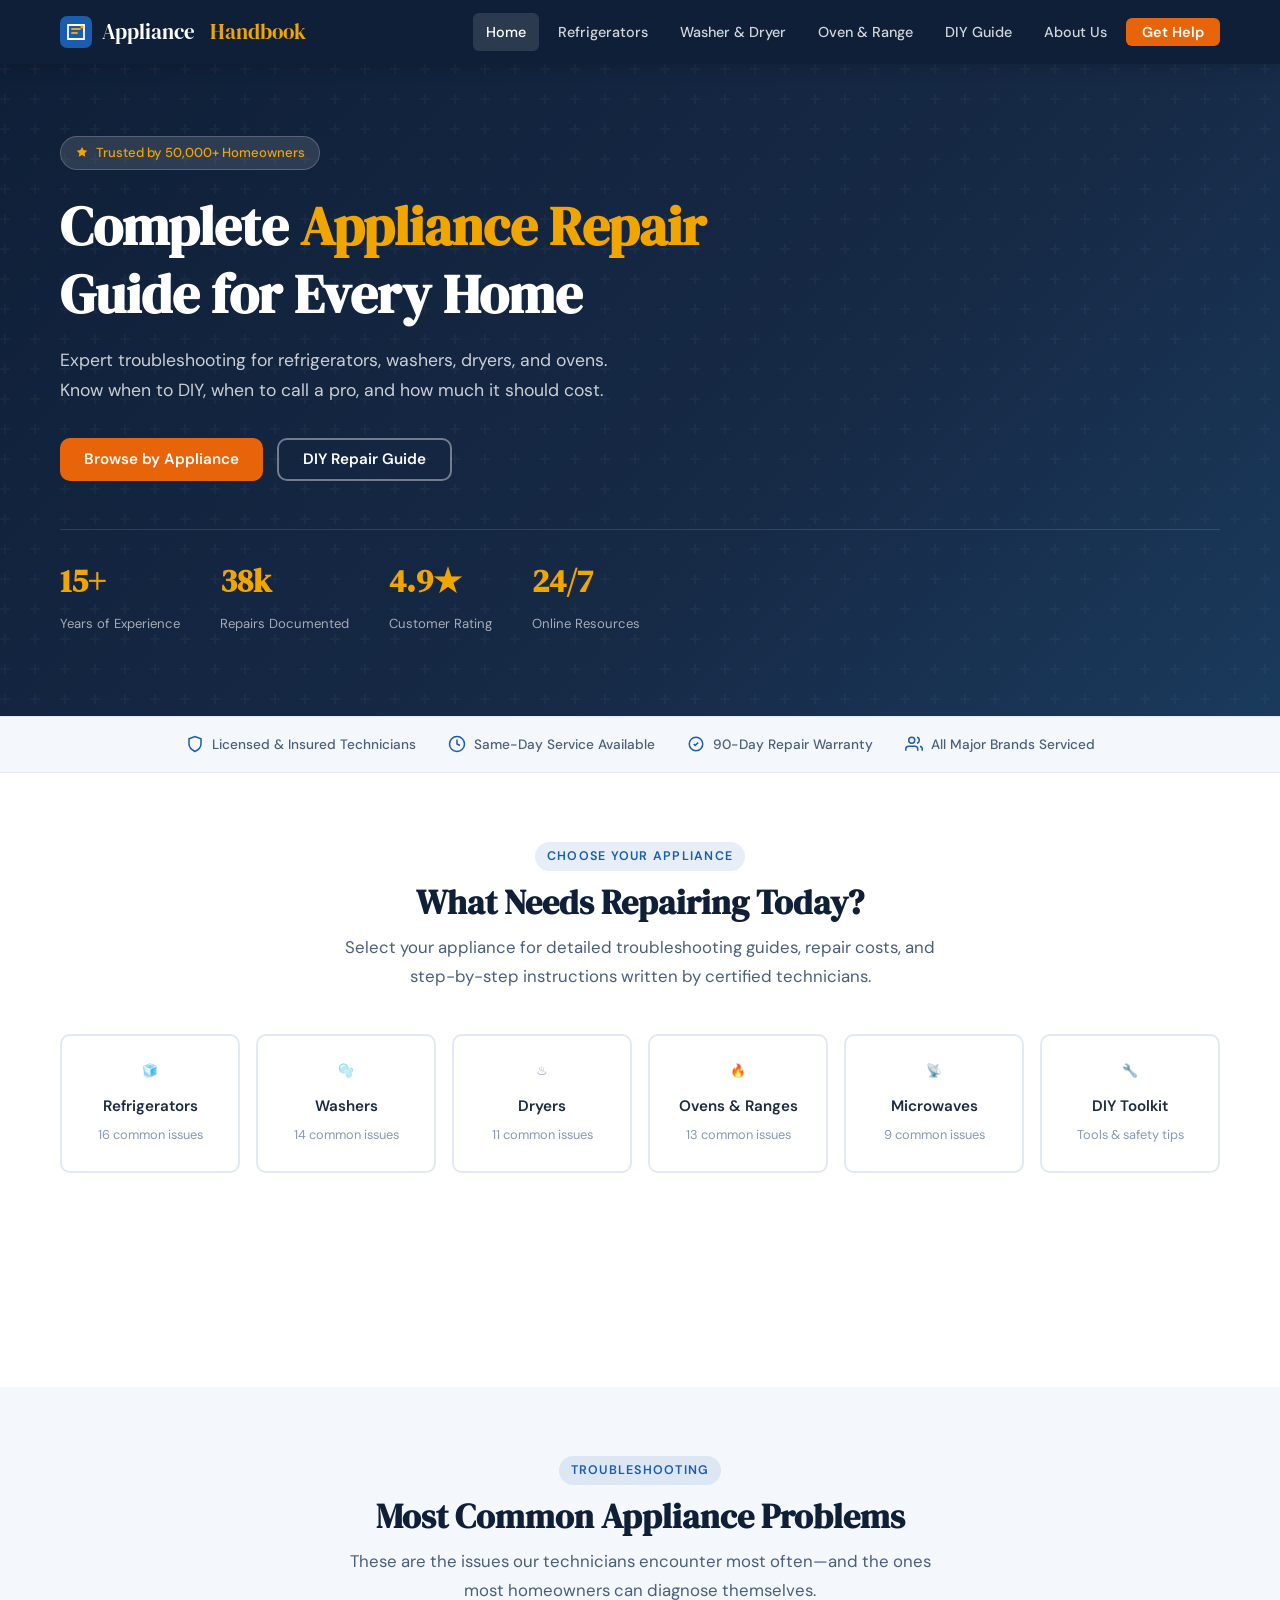
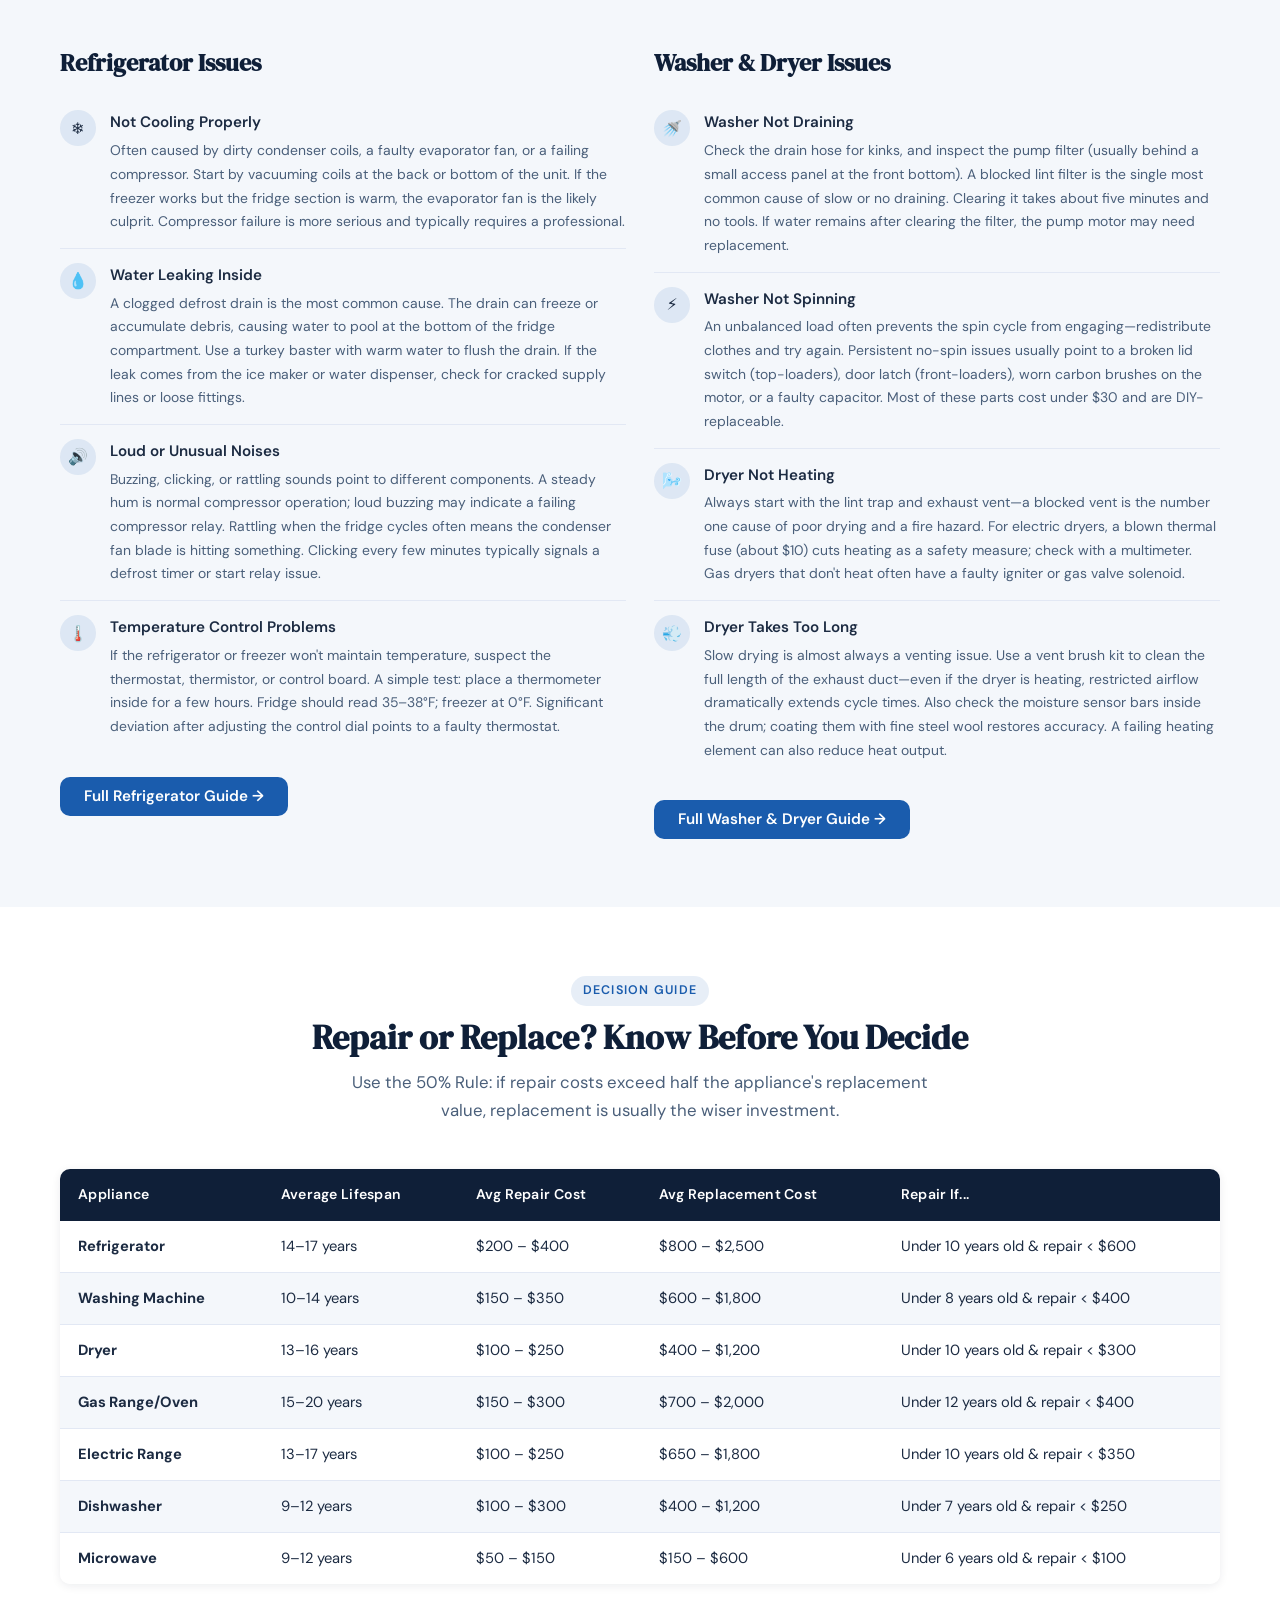
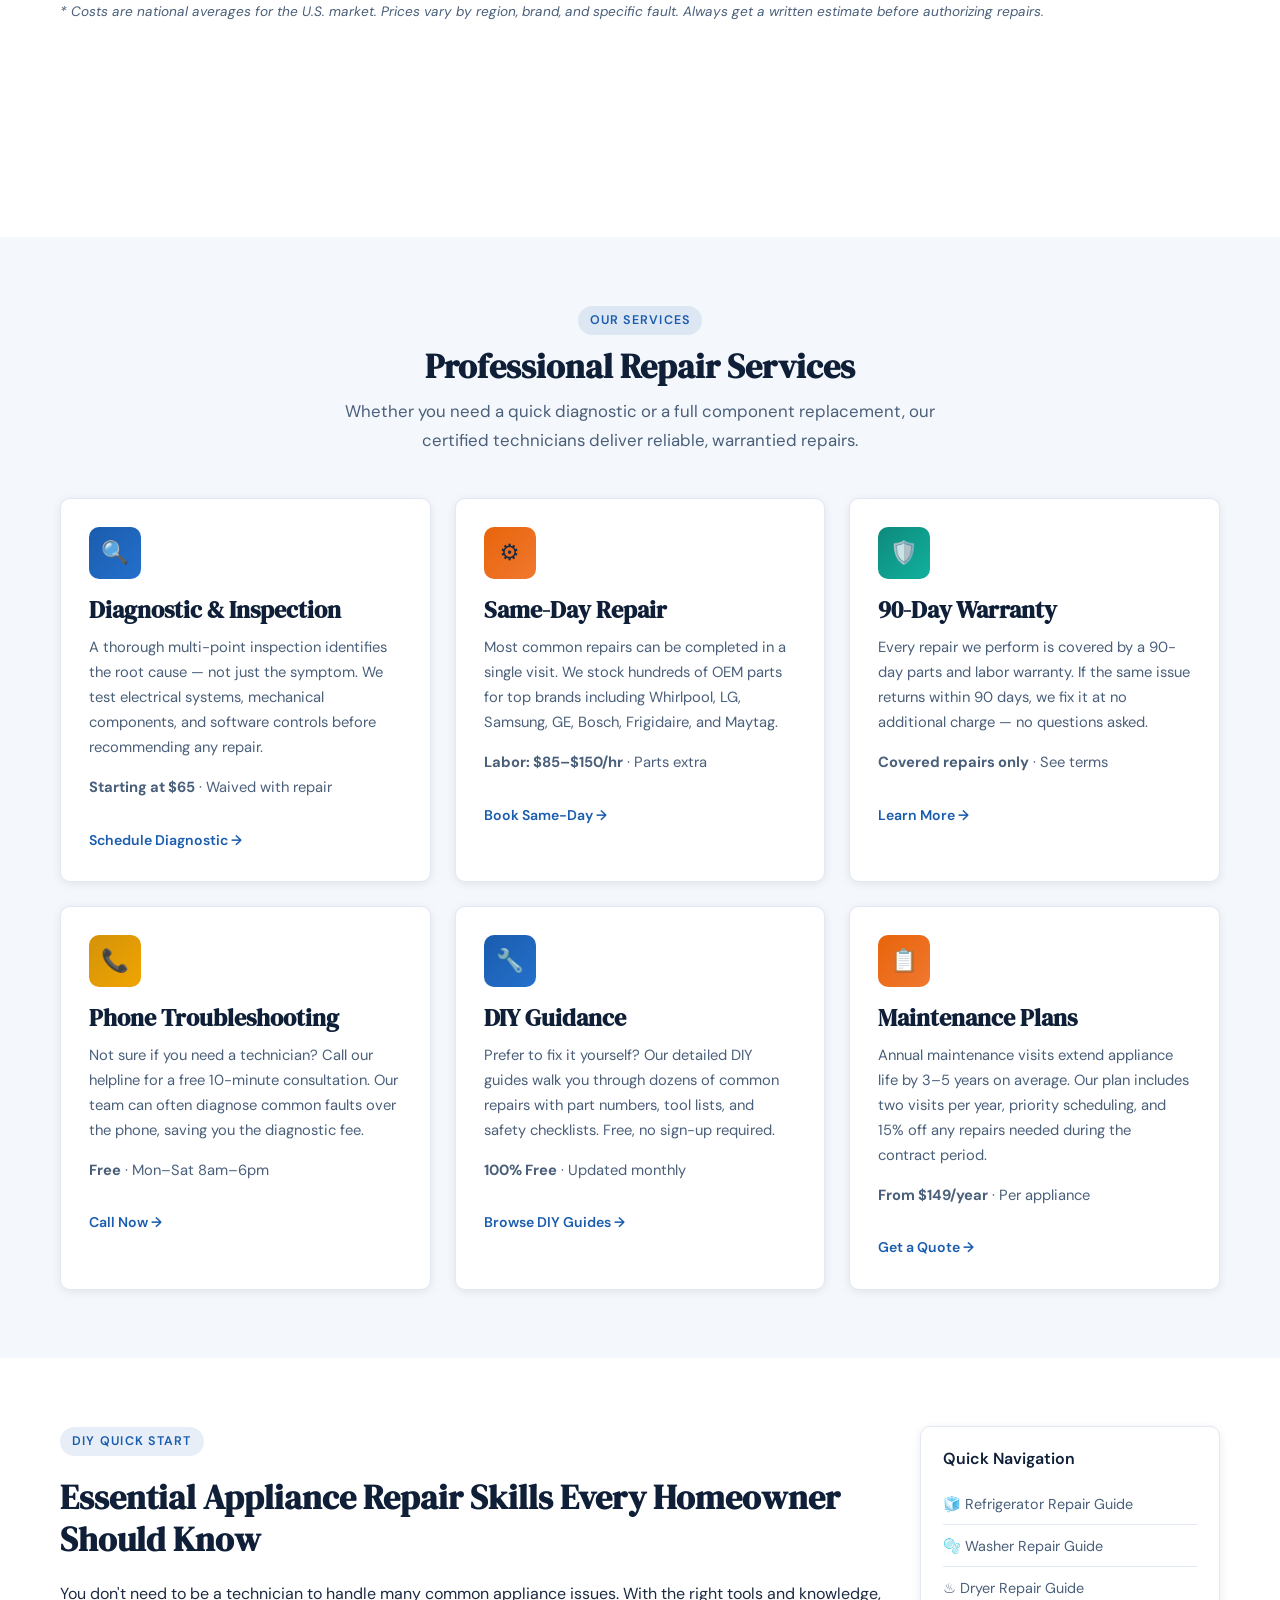
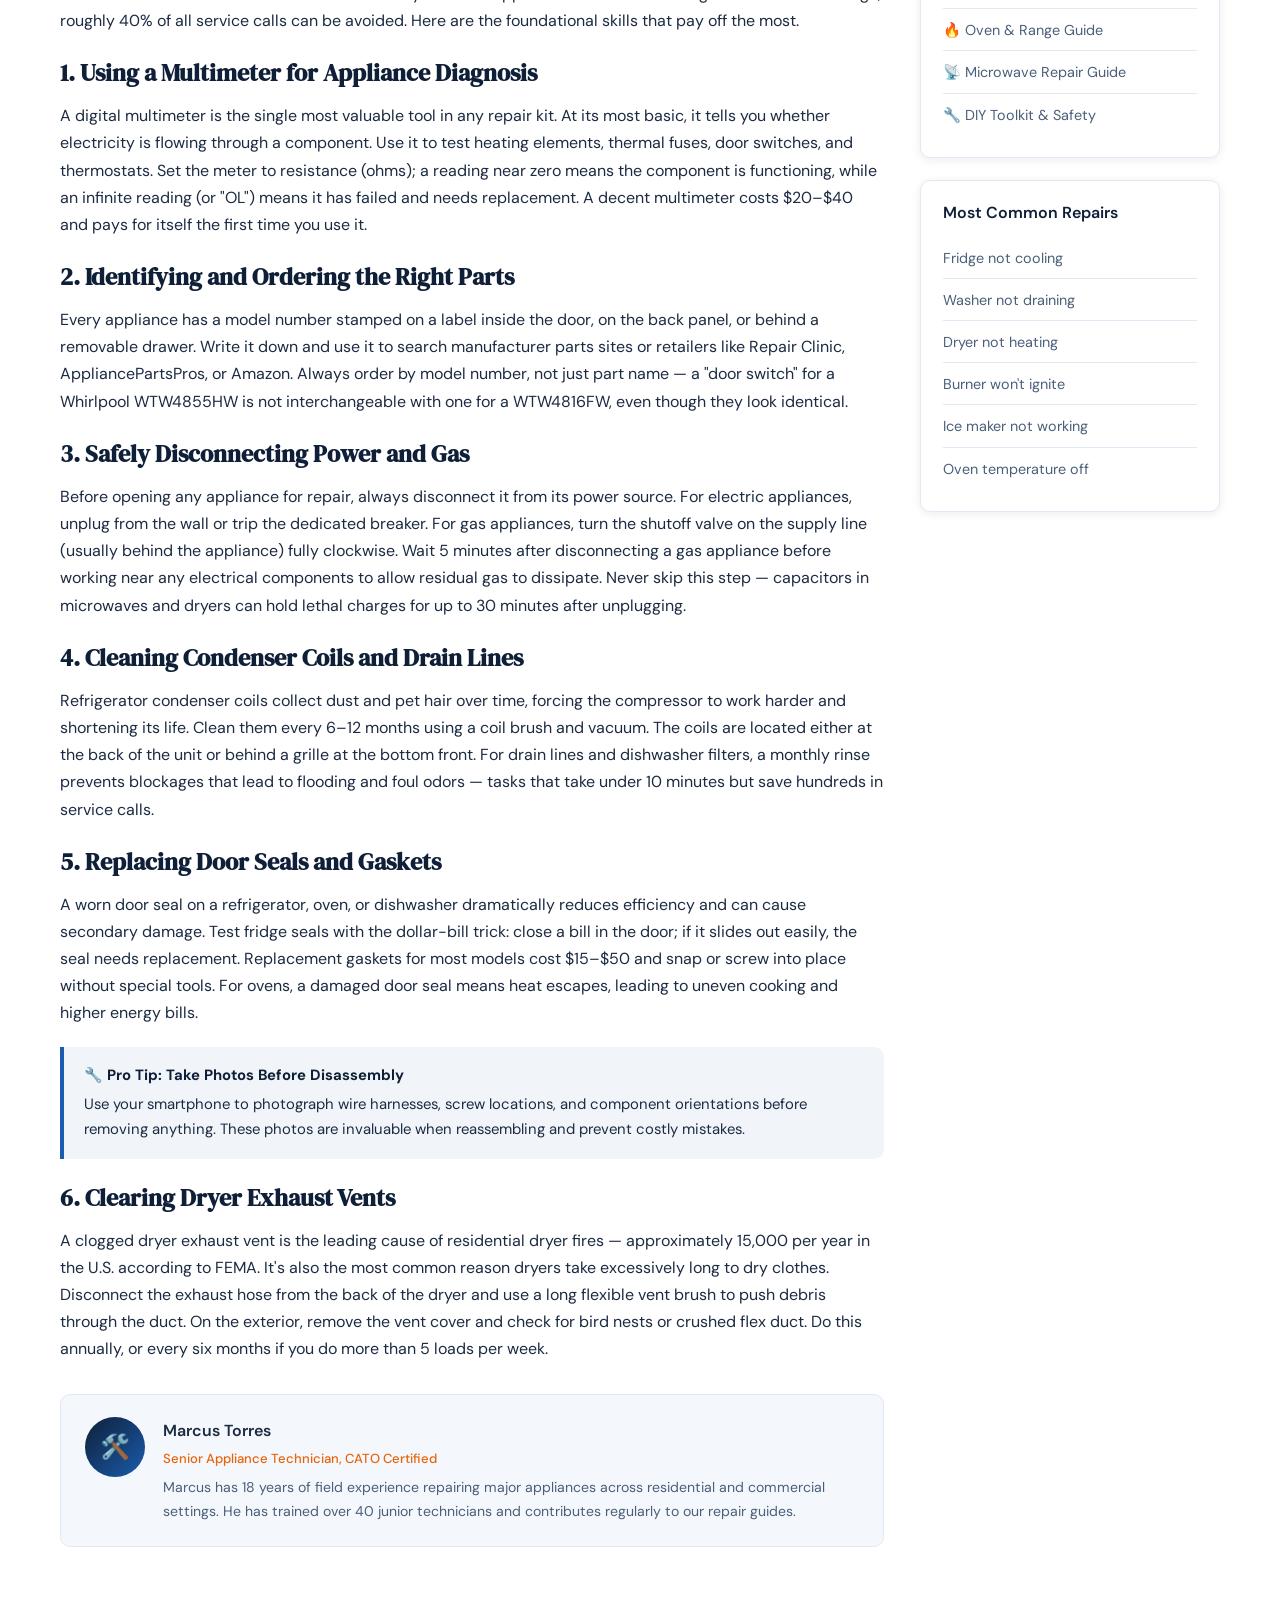
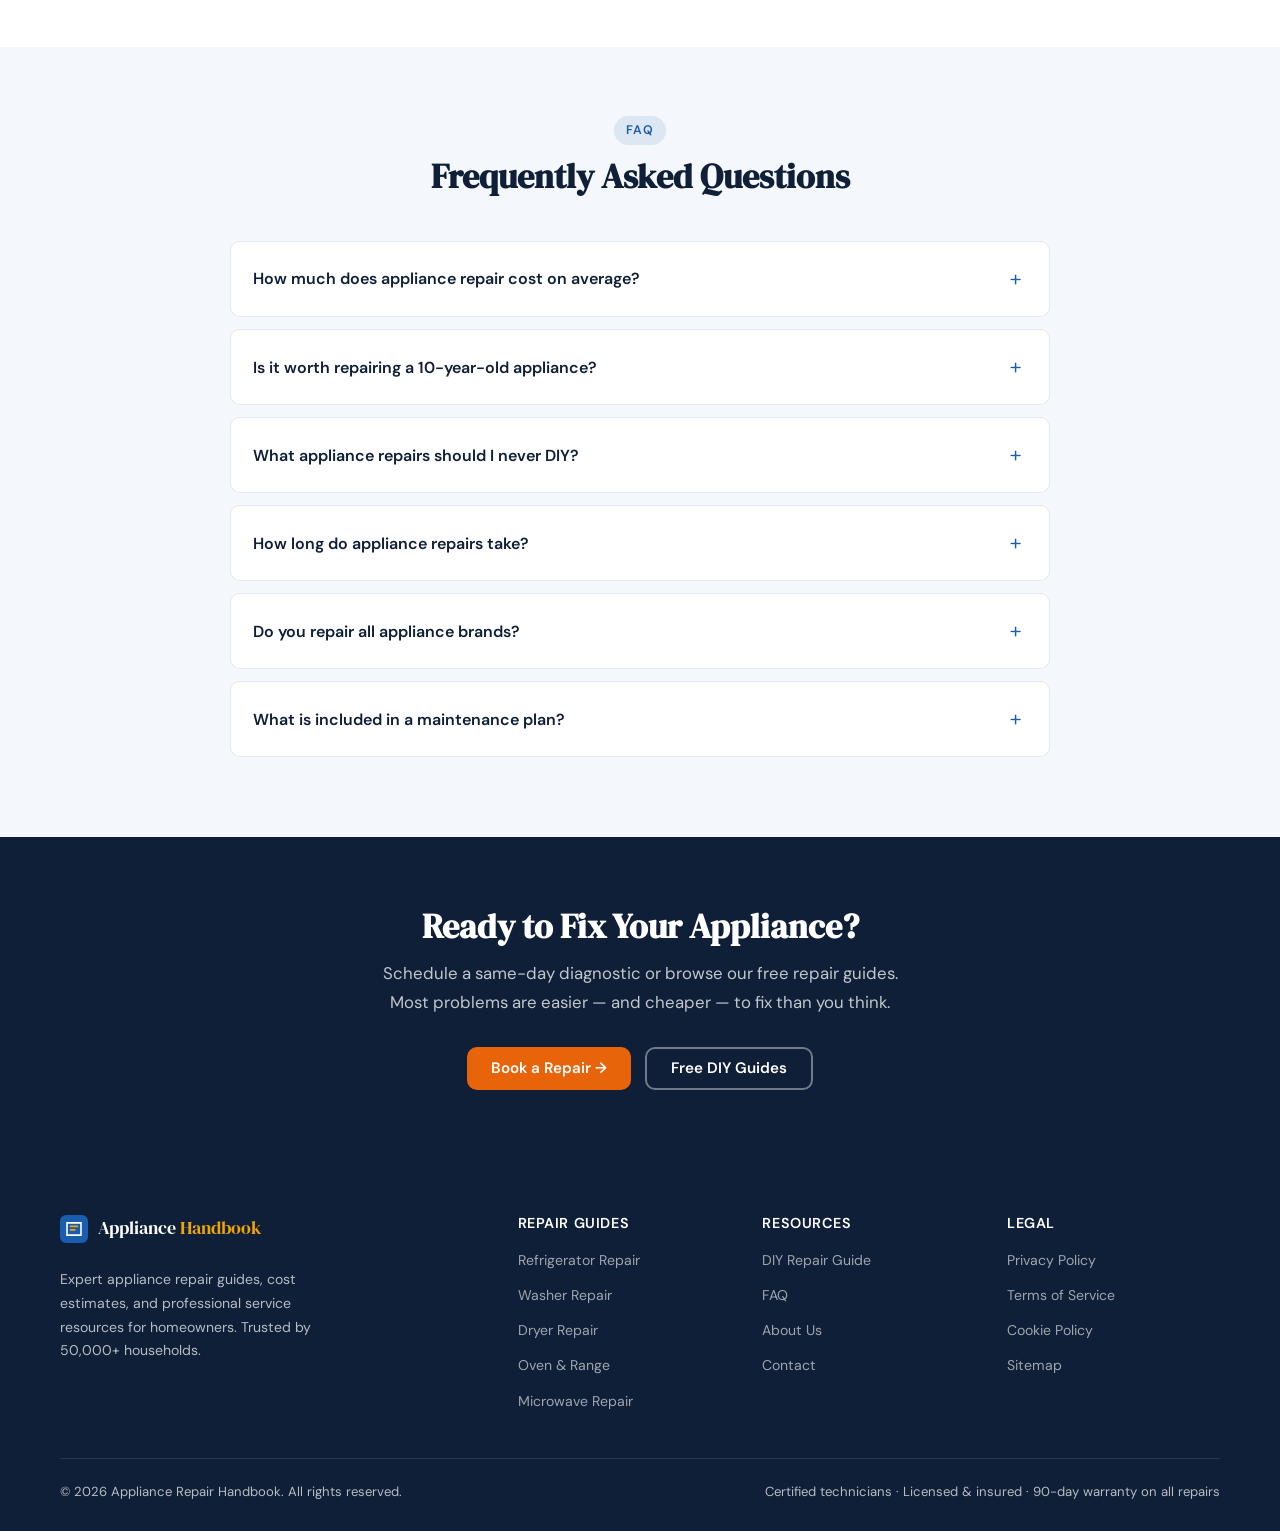
==== commit c8457d93: "Update copyright year in footer to 2026" ====
--- a/index.html
+++ b/index.html
@@ -7,11 +7,9 @@
   <meta name="description" content="Comprehensive appliance repair guide covering refrigerators, washers, dryers, and ovens. Expert DIY tips, cost estimates, and when to call a professional technician.">
   <meta name="keywords" content="appliance repair, washer repair near me, refrigerator repair, dryer repair, oven repair, DIY appliance fix">
   <meta name="robots" content="index, follow">
-  <link rel="canonical" href="https://appliancerepairhandbook.com/index.html">
+
   <link rel="stylesheet" href="css/style.css">
-  <!-- Google Analytics placeholder -->
-  <!-- GA4: replace UA-XXXXXXXX with your measurement ID -->
-  <!-- <script async src="https://www.googletagmanager.com/gtag/js?id=G-XXXXXXXX"></script> -->
+
   <style>
     .fade-in { opacity:0; transform:translateY(18px); transition:opacity .5s ease, transform .5s ease; }
     .fade-in.visible { opacity:1; transform:none; }
@@ -565,7 +563,7 @@
       </div>
     </div>
     <div class="footer__bottom">
-      <span>© 2024 Appliance Repair Handbook. All rights reserved.</span>
+      <span>© 2026 Appliance Repair Handbook. All rights reserved.</span>
       <span>Certified technicians · Licensed &amp; insured · 90-day warranty on all repairs</span>
     </div>
   </div>
--- a/css/style.css
+++ b/css/style.css
@@ -311,7 +311,7 @@
   width: 100%;
   min-height: 90px;
   border-radius: var(--radius);
-  border: 1px dashed #ccc; /* remove before launch */
+  
   margin: 28px 0;
   display: block;
   overflow: hidden;
